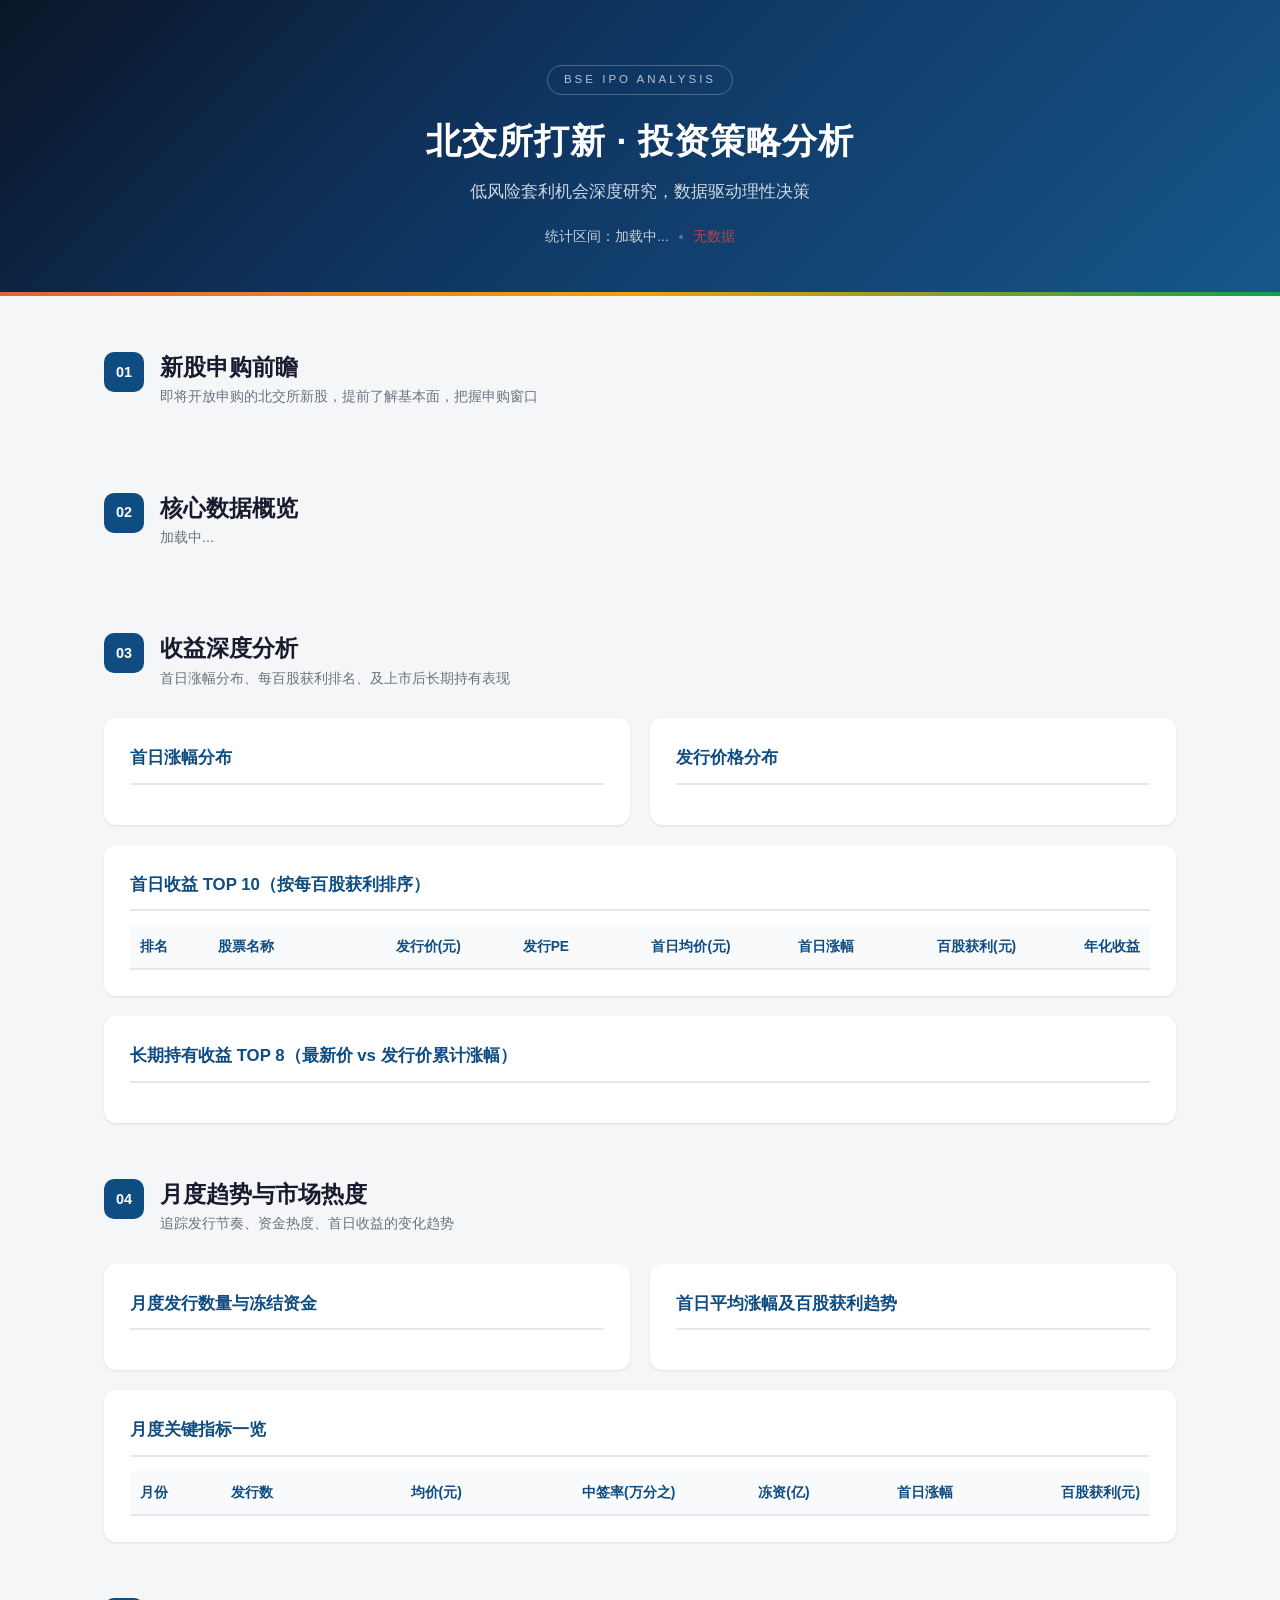
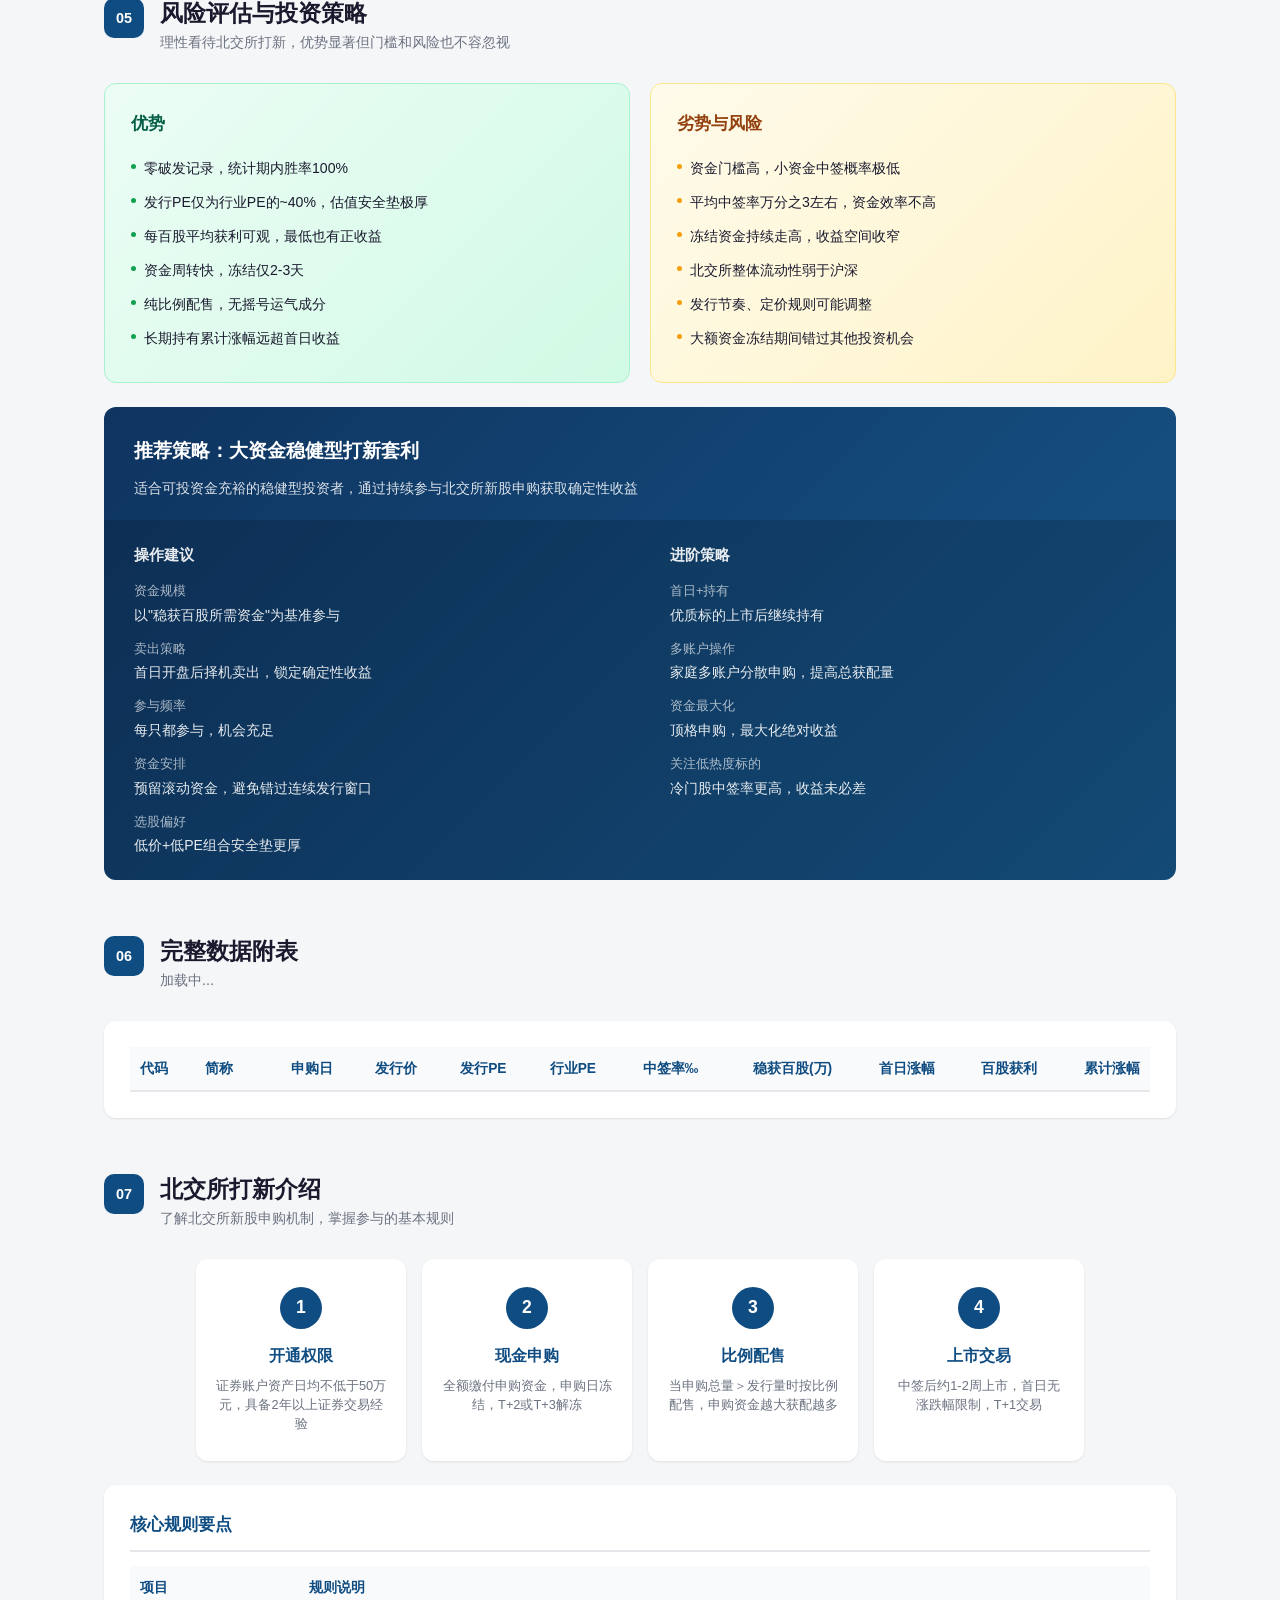
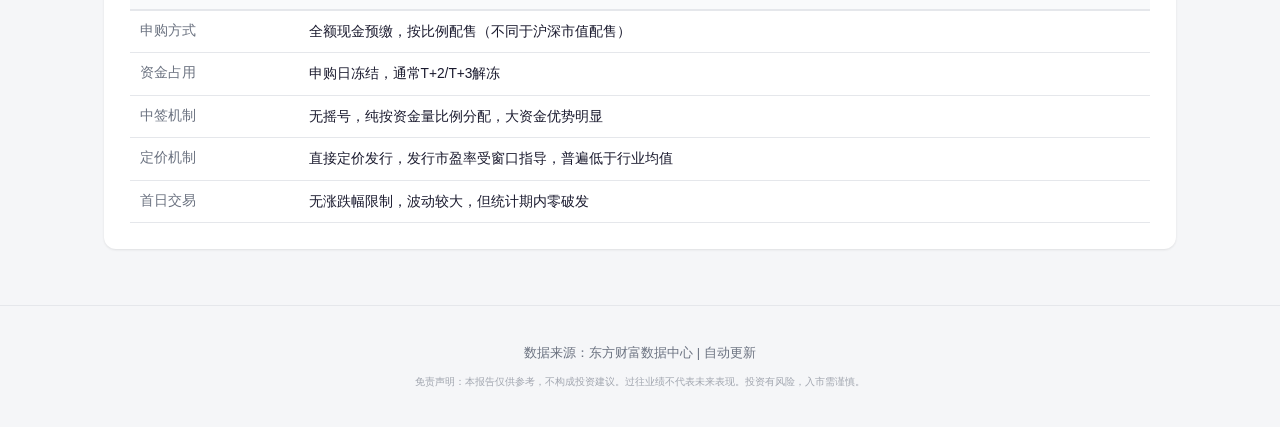
==== optimized.html @ 899fee91 "提取共享数据层，新增优化版页面 - 新建 js/bse-data.js：API获取、数据转换、统计加工公用模块 - 新建 optimized.html：优化版页面，新股申购前瞻为首屏 - 新建 css" ====
<!DOCTYPE html>
<html lang="zh-CN">
<head>
<meta charset="UTF-8">
<meta name="viewport" content="width=device-width, initial-scale=1.0">
<title>北交所打新 · 投资分析</title>
<link rel="stylesheet" href="css/optimized.css">
</head>
<body>

<div id="loading-overlay">
  <div class="spinner"></div>
  <div id="loading-msg">正在获取最新数据...</div>
</div>

<!-- ===== Hero ===== -->
<header class="hero">
  <div class="hero-badge">BSE IPO ANALYSIS</div>
  <h1>北交所打新 · 投资策略分析</h1>
  <p class="hero-sub">低风险套利机会深度研究，数据驱动理性决策</p>
  <div class="hero-meta">
    <span id="hero-date-range">统计区间：加载中...</span>
    <span class="dot"></span>
    <span id="data-status">加载中...</span>
  </div>
</header>

<div class="container">

<!-- ===== 一、即将申购新股 ===== -->
<section class="section" id="sec-upcoming">
  <div class="section-head">
    <span class="section-num">01</span>
    <div>
      <h2>新股申购前瞻</h2>
      <p class="section-sub">即将开放申购的北交所新股，提前了解基本面，把握申购窗口</p>
    </div>
  </div>
  <div class="upcoming-grid" id="upcoming-grid"></div>
  <div class="upcoming-empty" id="upcoming-empty" style="display:none">暂无即将申购的新股数据</div>
</section>

<!-- ===== 二、核心数据概览 ===== -->
<section class="section" id="sec-overview">
  <div class="section-head">
    <span class="section-num">02</span>
    <div>
      <h2>核心数据概览</h2>
      <p class="section-sub" id="overview-desc">加载中...</p>
    </div>
  </div>
  <div class="stat-grid" id="stat-grid"></div>
</section>

<!-- ===== 三、收益深度分析 ===== -->
<section class="section" id="sec-gain">
  <div class="section-head">
    <span class="section-num">03</span>
    <div>
      <h2>收益深度分析</h2>
      <p class="section-sub">首日涨幅分布、每百股获利排名、及上市后长期持有表现</p>
    </div>
  </div>
  <div class="two-col">
    <div class="card"><h3>首日涨幅分布</h3><div class="chart-wrap" id="chart-gain-dist"></div></div>
    <div class="card"><h3>发行价格分布</h3><div class="chart-wrap" id="chart-price-dist"></div></div>
  </div>
  <div class="card"><h3>首日收益 TOP 10（按每百股获利排序）</h3><div class="table-scroll"><table><thead><tr><th>排名</th><th>股票名称</th><th>发行价(元)</th><th>发行PE</th><th>首日均价(元)</th><th>首日涨幅</th><th>百股获利(元)</th><th>年化收益</th></tr></thead><tbody id="tbody-top-gainers"></tbody></table></div></div>
  <div class="card"><h3>长期持有收益 TOP 8（最新价 vs 发行价累计涨幅）</h3><div class="chart-wrap" id="chart-cum-gain"></div></div>
</section>

<!-- ===== 四、月度趋势 ===== -->
<section class="section" id="sec-monthly">
  <div class="section-head">
    <span class="section-num">04</span>
    <div>
      <h2>月度趋势与市场热度</h2>
      <p class="section-sub">追踪发行节奏、资金热度、首日收益的变化趋势</p>
    </div>
  </div>
  <div class="two-col">
    <div class="card"><h3>月度发行数量与冻结资金</h3><div class="chart-wrap" id="chart-monthly-ipo"></div></div>
    <div class="card"><h3>首日平均涨幅及百股获利趋势</h3><div class="chart-wrap" id="chart-monthly-gain"></div></div>
  </div>
  <div class="card"><h3>月度关键指标一览</h3><div class="table-scroll"><table><thead><tr><th>月份</th><th>发行数</th><th>均价(元)</th><th>中签率(万分之)</th><th>冻资(亿)</th><th>首日涨幅</th><th>百股获利(元)</th></tr></thead><tbody id="tbody-monthly"></tbody></table></div></div>
</section>

<!-- ===== 五、风险与策略 ===== -->
<section class="section" id="sec-risk-strategy">
  <div class="section-head">
    <span class="section-num">05</span>
    <div>
      <h2>风险评估与投资策略</h2>
      <p class="section-sub">理性看待北交所打新，优势显著但门槛和风险也不容忽视</p>
    </div>
  </div>

  <div class="risk-grid">
    <div class="risk-card pro">
      <div class="risk-label">优势</div>
      <ul>
        <li>零破发记录，统计期内胜率100%</li>
        <li>发行PE仅为行业PE的~40%，估值安全垫极厚</li>
        <li>每百股平均获利可观，最低也有正收益</li>
        <li>资金周转快，冻结仅2-3天</li>
        <li>纯比例配售，无摇号运气成分</li>
        <li>长期持有累计涨幅远超首日收益</li>
      </ul>
    </div>
    <div class="risk-card con">
      <div class="risk-label">劣势与风险</div>
      <ul>
        <li>资金门槛高，小资金中签概率极低</li>
        <li>平均中签率万分之3左右，资金效率不高</li>
        <li>冻结资金持续走高，收益空间收窄</li>
        <li>北交所整体流动性弱于沪深</li>
        <li>发行节奏、定价规则可能调整</li>
        <li>大额资金冻结期间错过其他投资机会</li>
      </ul>
    </div>
  </div>

  <div class="strategy-box">
    <div class="strategy-main">
      <h3>推荐策略：大资金稳健型打新套利</h3>
      <p>适合可投资金充裕的稳健型投资者，通过持续参与北交所新股申购获取确定性收益</p>
    </div>
    <div class="strategy-grid">
      <div class="strategy-col">
        <h4>操作建议</h4>
        <dl>
          <dt>资金规模</dt><dd>以"稳获百股所需资金"为基准参与</dd>
          <dt>卖出策略</dt><dd>首日开盘后择机卖出，锁定确定性收益</dd>
          <dt>参与频率</dt><dd>每只都参与，机会充足</dd>
          <dt>资金安排</dt><dd>预留滚动资金，避免错过连续发行窗口</dd>
          <dt>选股偏好</dt><dd>低价+低PE组合安全垫更厚</dd>
        </dl>
      </div>
      <div class="strategy-col">
        <h4>进阶策略</h4>
        <dl>
          <dt>首日+持有</dt><dd>优质标的上市后继续持有</dd>
          <dt>多账户操作</dt><dd>家庭多账户分散申购，提高总获配量</dd>
          <dt>资金最大化</dt><dd>顶格申购，最大化绝对收益</dd>
          <dt>关注低热度标的</dt><dd>冷门股中签率更高，收益未必差</dd>
        </dl>
      </div>
    </div>
  </div>
</section>

<!-- ===== 六、完整数据附表 ===== -->
<section class="section" id="sec-table">
  <div class="section-head">
    <span class="section-num">06</span>
    <div>
      <h2>完整数据附表</h2>
      <p class="section-sub" id="table-desc">加载中...</p>
    </div>
  </div>
  <div class="card"><div class="table-scroll"><table id="table-all-stocks"><thead><tr>
    <th>代码</th><th>简称</th><th>申购日</th><th>发行价</th><th>发行PE</th><th>行业PE</th><th>中签率&permil;</th><th>稳获百股(万)</th><th>首日涨幅</th><th>百股获利</th><th>累计涨幅</th>
  </tr></thead><tbody id="tbody-all-stocks"></tbody></table></div></div>
</section>

<!-- ===== 七、北交所打新介绍（原第一部分） ===== -->
<section class="section" id="sec-intro">
  <div class="section-head">
    <span class="section-num">07</span>
    <div>
      <h2>北交所打新介绍</h2>
      <p class="section-sub">了解北交所新股申购机制，掌握参与的基本规则</p>
    </div>
  </div>
  <div class="rule-flow">
    <div class="rule-step">
      <div class="step-icon">1</div>
      <h4>开通权限</h4>
      <p>证券账户资产日均不低于50万元，具备2年以上证券交易经验</p>
    </div>
    <div class="rule-step">
      <div class="step-icon">2</div>
      <h4>现金申购</h4>
      <p>全额缴付申购资金，申购日冻结，T+2或T+3解冻</p>
    </div>
    <div class="rule-step">
      <div class="step-icon">3</div>
      <h4>比例配售</h4>
      <p>当申购总量＞发行量时按比例配售，申购资金越大获配越多</p>
    </div>
    <div class="rule-step">
      <div class="step-icon">4</div>
      <h4>上市交易</h4>
      <p>中签后约1-2周上市，首日无涨跌幅限制，T+1交易</p>
    </div>
  </div>
  <div class="card" style="margin-top:24px">
    <h3>核心规则要点</h3>
    <table><thead><tr><th>项目</th><th>规则说明</th></tr></thead><tbody>
      <tr><td>申购方式</td><td>全额现金预缴，按比例配售（不同于沪深市值配售）</td></tr>
      <tr><td>资金占用</td><td>申购日冻结，通常T+2/T+3解冻</td></tr>
      <tr><td>中签机制</td><td>无摇号，纯按资金量比例分配，大资金优势明显</td></tr>
      <tr><td>定价机制</td><td>直接定价发行，发行市盈率受窗口指导，普遍低于行业均值</td></tr>
      <tr><td>首日交易</td><td>无涨跌幅限制，波动较大，但统计期内零破发</td></tr>
    </tbody></table>
  </div>
</section>

</div>

<footer class="footer">
  <p id="footer-info">数据来源：东方财富数据中心 | 自动更新</p>
  <p class="disclaimer">免责声明：本报告仅供参考，不构成投资建议。过往业绩不代表未来表现。投资有风险，入市需谨慎。</p>
</footer>

<!-- ===== Embedded Data (offline fallback) ===== -->
<script>
const API_START_DATE = "2025-11-23";
const EMBEDDED_DATA = [
  {
    "code": "920206",
    "name": "彩客科技",
    "apply_date": "2026-05-27",
    "price": 30.28,
    "pe": 14.98,
    "ind_pe": 32.47,
    "win_rate": null,
    "funds_needed": null,
    "gain_pct": null,
    "profit": null,
    "cum_gain": null,
    "avg_price": null,
    "annual_return": null,
    "fund_yi": null,
    "people_wan": null,
    "listing_serial": null
  },
  {
    "code": "920211",
    "name": "新睿电子",
    "apply_date": "2026-05-25",
    "price": 25.19,
    "pe": 14.99,
    "ind_pe": 57.91,
    "win_rate": null,
    "funds_needed": null,
    "gain_pct": null,
    "profit": null,
    "cum_gain": null,
    "avg_price": null,
    "annual_return": null,
    "fund_yi": null,
    "people_wan": null,
    "listing_serial": null
  },
  {
    "code": "920218",
    "name": "新天力",
    "apply_date": "2026-05-20",
    "price": 12.19,
    "pe": 14.78,
    "ind_pe": 30.67,
    "win_rate": 0.0002578989,
    "funds_needed": 472.67,
    "gain_pct": null,
    "profit": null,
    "cum_gain": null,
    "avg_price": null,
    "annual_return": null,
    "fund_yi": 9961.92,
    "people_wan": 57.79,
    "listing_serial": null
  },
  {
    "code": "920161",
    "name": "龙辰科技",
    "apply_date": "2026-05-18",
    "price": 9.21,
    "pe": 14.98,
    "ind_pe": 70.47,
    "win_rate": 0.0002740647,
    "funds_needed": 336.06,
    "gain_pct": null,
    "profit": null,
    "cum_gain": null,
    "avg_price": null,
    "annual_return": null,
    "fund_yi": 10282.74,
    "people_wan": 52.4,
    "listing_serial": 46169.0
  },
  {
    "code": "920220",
    "name": "朗信电气",
    "apply_date": "2026-05-13",
    "price": 28.29,
    "pe": 14.99,
    "ind_pe": 29.17,
    "win_rate": 0.0003565682,
    "funds_needed": 793.4,
    "gain_pct": 5.186,
    "profit": 14671.0,
    "cum_gain": 2.0293,
    "avg_price": 175.0023,
    "annual_return": 22.4981,
    "fund_yi": 9455.01,
    "people_wan": 46.39,
    "listing_serial": 46164.0
  },
  {
    "code": "920096",
    "name": "嘉晨智能",
    "apply_date": "2026-05-06",
    "price": 14.43,
    "pe": 14.99,
    "ind_pe": 43.79,
    "win_rate": 0.0002679695,
    "funds_needed": 538.5,
    "gain_pct": 4.5063,
    "profit": 6503.0,
    "cum_gain": 3.4491,
    "avg_price": 79.4565,
    "annual_return": 14.6918,
    "fund_yi": 8723.6,
    "people_wan": 50.23,
    "listing_serial": 46160.0
  },
  {
    "code": "920178",
    "name": "锐翔智能",
    "apply_date": "2026-04-27",
    "price": 29.47,
    "pe": 14.99,
    "ind_pe": 41.25,
    "win_rate": 0.00037800050000000003,
    "funds_needed": 779.63,
    "gain_pct": 4.9885,
    "profit": 14701.0,
    "cum_gain": 5.5826,
    "avg_price": 176.482,
    "annual_return": 22.9422,
    "fund_yi": 9645.22,
    "people_wan": 45.78,
    "listing_serial": 46157.0
  },
  {
    "code": "920200",
    "name": "振宏股份",
    "apply_date": "2026-04-22",
    "price": 20.58,
    "pe": 14.99,
    "ind_pe": 45.08,
    "win_rate": 0.0004118349,
    "funds_needed": 499.72,
    "gain_pct": 1.6091,
    "profit": 3312.0,
    "cum_gain": 1.5802,
    "avg_price": 53.6956,
    "annual_return": 8.0626,
    "fund_yi": 10303.62,
    "people_wan": 54.07,
    "listing_serial": 46149.0
  },
  {
    "code": "920186",
    "name": "中科仪",
    "apply_date": "2026-04-20",
    "price": 16.21,
    "pe": 35.23,
    "ind_pe": null,
    "win_rate": 0.000383805,
    "funds_needed": 422.35,
    "gain_pct": 2.9954,
    "profit": 4855.0,
    "cum_gain": 4.7761,
    "avg_price": 64.7648,
    "annual_return": 13.9872,
    "fund_yi": 9882.99,
    "people_wan": 47.81,
    "listing_serial": 46141.0
  },
  {
    "code": "920156",
    "name": "海昌智能",
    "apply_date": "2026-04-15",
    "price": 20.93,
    "pe": 14.98,
    "ind_pe": 40.8,
    "win_rate": 0.0004396134,
    "funds_needed": 476.11,
    "gain_pct": 0.9286,
    "profit": 1943.0,
    "cum_gain": 1.8356,
    "avg_price": 40.3649,
    "annual_return": 4.9665,
    "fund_yi": 10335.18,
    "people_wan": 52.2,
    "listing_serial": 46139.0
  },
  {
    "code": "920125",
    "name": "鸿仕达",
    "apply_date": "2026-04-13",
    "price": 16.57,
    "pe": 14.99,
    "ind_pe": 40.88,
    "win_rate": 0.0002453994,
    "funds_needed": 675.23,
    "gain_pct": 1.9789,
    "profit": 3279.0,
    "cum_gain": 10.2251,
    "avg_price": 49.361,
    "annual_return": 5.9085,
    "fund_yi": 8203.99,
    "people_wan": 52.32,
    "listing_serial": 46136.0
  },
  {
    "code": "920191",
    "name": "瑞尔竞达",
    "apply_date": "2026-04-09",
    "price": 7.71,
    "pe": 14.99,
    "ind_pe": 39.14,
    "win_rate": 0.000346584,
    "funds_needed": 222.46,
    "gain_pct": 0.9699,
    "profit": 748.0,
    "cum_gain": 0.4812,
    "avg_price": 15.1881,
    "annual_return": 2.4539,
    "fund_yi": 8879.37,
    "people_wan": 46.06,
    "listing_serial": 46132.0
  },
  {
    "code": "920177",
    "name": "恒道科技",
    "apply_date": "2026-04-07",
    "price": 21.8,
    "pe": 14.99,
    "ind_pe": 41.56,
    "win_rate": 0.000316421,
    "funds_needed": 688.96,
    "gain_pct": 0.7604,
    "profit": 1658.0,
    "cum_gain": 0.5303,
    "avg_price": 38.3772,
    "annual_return": 2.9274,
    "fund_yi": 8110.39,
    "people_wan": 40.49,
    "listing_serial": 46128.0
  },
  {
    "code": "920012",
    "name": "创达新材",
    "apply_date": "2026-04-01",
    "price": 19.58,
    "pe": 14.99,
    "ind_pe": 63.36,
    "win_rate": 0.0002689035,
    "funds_needed": 728.15,
    "gain_pct": 1.368,
    "profit": 2678.0,
    "cum_gain": 2.4566,
    "avg_price": 46.365,
    "annual_return": 4.4755,
    "fund_yi": 8079.76,
    "people_wan": 48.99,
    "listing_serial": 46125.0
  },
  {
    "code": "920181",
    "name": "赛英电子",
    "apply_date": "2026-03-30",
    "price": 28.0,
    "pe": 13.79,
    "ind_pe": 29.27,
    "win_rate": 0.0004184558,
    "funds_needed": 669.13,
    "gain_pct": 1.25,
    "profit": 3500.0,
    "cum_gain": 2.8011,
    "avg_price": 62.9996,
    "annual_return": 6.3639,
    "fund_yi": 6503.91,
    "people_wan": 38.23,
    "listing_serial": 46122.0
  },
  {
    "code": "920011",
    "name": "晨光电机",
    "apply_date": "2026-03-25",
    "price": 15.5,
    "pe": 14.96,
    "ind_pe": 29.28,
    "win_rate": 0.0003215365,
    "funds_needed": 482.07,
    "gain_pct": 0.9136,
    "profit": 1416.0,
    "cum_gain": 0.7013,
    "avg_price": 29.6613,
    "annual_return": 3.5741,
    "fund_yi": 8966.32,
    "people_wan": 50.19,
    "listing_serial": 46120.0
  },
  {
    "code": "920055",
    "name": "隆源股份",
    "apply_date": "2026-03-23",
    "price": 24.7,
    "pe": 14.99,
    "ind_pe": 29.78,
    "win_rate": 0.000434284,
    "funds_needed": 568.76,
    "gain_pct": 0.5415,
    "profit": 1338.0,
    "cum_gain": 0.2834,
    "avg_price": 38.0757,
    "annual_return": 2.8613,
    "fund_yi": 8701.91,
    "people_wan": 38.65,
    "listing_serial": 46112.0
  },
  {
    "code": "920069",
    "name": "普昂医疗",
    "apply_date": "2026-03-18",
    "price": 18.38,
    "pe": 14.53,
    "ind_pe": 43.57,
    "win_rate": 0.0002529104,
    "funds_needed": 726.74,
    "gain_pct": 1.3037,
    "profit": 2396.0,
    "cum_gain": 1.0082,
    "avg_price": 42.3417,
    "annual_return": 4.0115,
    "fund_yi": 6921.85,
    "people_wan": 44.99,
    "listing_serial": 46108.0
  },
  {
    "code": "920188",
    "name": "悦龙科技",
    "apply_date": "2026-03-16",
    "price": 14.04,
    "pe": 14.99,
    "ind_pe": 28.52,
    "win_rate": 0.0003127999,
    "funds_needed": 448.85,
    "gain_pct": 1.4174,
    "profit": 1990.0,
    "cum_gain": 0.8625,
    "avg_price": 33.9404,
    "annual_return": 5.3943,
    "fund_yi": 8884.47,
    "people_wan": 45.99,
    "listing_serial": 46111.0
  },
  {
    "code": "920028",
    "name": "新恒泰",
    "apply_date": "2026-03-11",
    "price": 9.4,
    "pe": 14.99,
    "ind_pe": 28.56,
    "win_rate": 0.0003743867,
    "funds_needed": 251.08,
    "gain_pct": 1.2571,
    "profit": 1182.0,
    "cum_gain": 1.0117,
    "avg_price": 21.217,
    "annual_return": 5.7262,
    "fund_yi": 9285.09,
    "people_wan": 58.35,
    "listing_serial": 46101.0
  },
  {
    "code": "920078",
    "name": "族兴新材",
    "apply_date": "2026-03-09",
    "price": 6.98,
    "pe": 14.99,
    "ind_pe": 34.76,
    "win_rate": 0.00020930150000000002,
    "funds_needed": 333.5,
    "gain_pct": 4.1157,
    "profit": 2873.0,
    "cum_gain": 3.6132,
    "avg_price": 35.7073,
    "annual_return": 10.4802,
    "fund_yi": 6903.25,
    "people_wan": 50.44,
    "listing_serial": 46099.0
  },
  {
    "code": "920036",
    "name": "觅睿科技",
    "apply_date": "2026-02-26",
    "price": 21.52,
    "pe": 14.99,
    "ind_pe": 65.47,
    "win_rate": 0.0003185318,
    "funds_needed": 675.6,
    "gain_pct": 1.0273,
    "profit": 2211.0,
    "cum_gain": 0.9182,
    "avg_price": 43.6265,
    "annual_return": 2.3887,
    "fund_yi": 8272.68,
    "people_wan": 59.68,
    "listing_serial": 46090.0
  },
  {
    "code": "920183",
    "name": "海菲曼",
    "apply_date": "2026-02-24",
    "price": 19.71,
    "pe": 14.99,
    "ind_pe": 65.52,
    "win_rate": 0.0002589197,
    "funds_needed": 761.24,
    "gain_pct": 1.7747,
    "profit": 3498.0,
    "cum_gain": 0.9625,
    "avg_price": 54.6888,
    "annual_return": 5.5906,
    "fund_yi": 7212.23,
    "people_wan": 55.81,
    "listing_serial": 46085.0
  },
  {
    "code": "920187",
    "name": "通领科技",
    "apply_date": "2026-02-11",
    "price": 29.62,
    "pe": 14.47,
    "ind_pe": 30.47,
    "win_rate": 0.0004955969,
    "funds_needed": 597.67,
    "gain_pct": 0.5222,
    "profit": 1547.0,
    "cum_gain": 0.1371,
    "avg_price": 45.0887,
    "annual_return": 3.1489,
    "fund_yi": 8391.19,
    "people_wan": 52.38,
    "listing_serial": 46086.0
  },
  {
    "code": "920168",
    "name": "通宝光电",
    "apply_date": "2026-02-09",
    "price": 16.17,
    "pe": 14.99,
    "ind_pe": 30.5,
    "win_rate": 0.0003078894,
    "funds_needed": 525.19,
    "gain_pct": 0.8212,
    "profit": 1328.0,
    "cum_gain": 0.2121,
    "avg_price": 29.4482,
    "annual_return": 3.0761,
    "fund_yi": 8883.07,
    "people_wan": 60.67,
    "listing_serial": 46079.0
  },
  {
    "code": "920166",
    "name": "海圣医疗",
    "apply_date": "2026-02-04",
    "price": 12.64,
    "pe": 13.99,
    "ind_pe": 42.95,
    "win_rate": 0.00018735209999999998,
    "funds_needed": 674.67,
    "gain_pct": 1.4231,
    "profit": 1799.0,
    "cum_gain": 0.8394,
    "avg_price": 30.6279,
    "annual_return": 3.2438,
    "fund_yi": 6857.78,
    "people_wan": 59.94,
    "listing_serial": 46065.0
  },
  {
    "code": "920180",
    "name": "爱得科技",
    "apply_date": "2026-02-02",
    "price": 7.67,
    "pe": 14.98,
    "ind_pe": 42.57,
    "win_rate": 0.0002433561,
    "funds_needed": 315.18,
    "gain_pct": 2.0296,
    "profit": 1557.0,
    "cum_gain": 0.8005,
    "avg_price": 23.2371,
    "annual_return": 6.0093,
    "fund_yi": 8376.65,
    "people_wan": 49.67,
    "listing_serial": 46063.0
  },
  {
    "code": "920119",
    "name": "美德乐",
    "apply_date": "2026-01-21",
    "price": 41.88,
    "pe": 14.99,
    "ind_pe": 47.63,
    "win_rate": 0.0005695494000000001,
    "funds_needed": 735.32,
    "gain_pct": 1.8693,
    "profit": 7829.0,
    "cum_gain": 0.3921,
    "avg_price": 120.1681,
    "annual_return": 12.9536,
    "fund_yi": 10588.58,
    "people_wan": 59.24,
    "listing_serial": 46052.0
  },
  {
    "code": "920159",
    "name": "农大科技",
    "apply_date": "2026-01-19",
    "price": 25.0,
    "pe": 13.4,
    "ind_pe": 30.39,
    "win_rate": 0.0003871636,
    "funds_needed": 645.73,
    "gain_pct": 1.0563,
    "profit": 2641.0,
    "cum_gain": 0.392,
    "avg_price": 51.4086,
    "annual_return": 4.9758,
    "fund_yi": 9298.39,
    "people_wan": 54.59,
    "listing_serial": 46050.0
  },
  {
    "code": "920076",
    "name": "国亮新材",
    "apply_date": "2026-01-14",
    "price": 10.76,
    "pe": 14.97,
    "ind_pe": 33.44,
    "win_rate": 0.0002110267,
    "funds_needed": 509.89,
    "gain_pct": 1.78,
    "profit": 1915.0,
    "cum_gain": 0.8968,
    "avg_price": 29.9123,
    "annual_return": 4.57,
    "fund_yi": 8280.77,
    "people_wan": 72.81,
    "listing_serial": 46044.0
  },
  {
    "code": "920050",
    "name": "爱舍伦",
    "apply_date": "2026-01-12",
    "price": 15.98,
    "pe": 14.99,
    "ind_pe": 29.79,
    "win_rate": 0.00027686329999999996,
    "funds_needed": 577.19,
    "gain_pct": 2.044,
    "profit": 3266.0,
    "cum_gain": 0.8811,
    "avg_price": 48.643,
    "annual_return": 6.8851,
    "fund_yi": 8789.21,
    "people_wan": 69.58,
    "listing_serial": 46043.0
  },
  {
    "code": "920086",
    "name": "科马材料",
    "apply_date": "2026-01-06",
    "price": 11.66,
    "pe": 14.2,
    "ind_pe": 28.68,
    "win_rate": 0.0002565359,
    "funds_needed": 454.52,
    "gain_pct": 3.6792,
    "profit": 4290.0,
    "cum_gain": 1.5403,
    "avg_price": 54.5591,
    "annual_return": 11.4833,
    "fund_yi": 8557.65,
    "people_wan": 62.45,
    "listing_serial": 46038.0
  },
  {
    "code": "920045",
    "name": "蘅东光",
    "apply_date": "2025-12-23",
    "price": 31.59,
    "pe": 14.99,
    "ind_pe": 58.05,
    "win_rate": 0.000344406,
    "funds_needed": 917.24,
    "gain_pct": 9.6654,
    "profit": 30533.0,
    "cum_gain": 17.5249,
    "avg_price": 336.9187,
    "annual_return": 40.5001,
    "fund_yi": 8461.46,
    "people_wan": 58.88,
    "listing_serial": 46022.0
  },
  {
    "code": "920121",
    "name": "江天科技",
    "apply_date": "2025-12-16",
    "price": 21.21,
    "pe": 14.5,
    "ind_pe": 48.66,
    "win_rate": 0.0003246505,
    "funds_needed": 653.32,
    "gain_pct": 2.0992,
    "profit": 4452.0,
    "cum_gain": 0.6153,
    "avg_price": 65.7335,
    "annual_return": 8.2915,
    "fund_yi": 7769.44,
    "people_wan": 52.96,
    "listing_serial": 46016.0
  },
  {
    "code": "920035",
    "name": "精创电气",
    "apply_date": "2025-11-18",
    "price": 12.1,
    "pe": 13.47,
    "ind_pe": 41.07,
    "win_rate": 0.00021853210000000002,
    "funds_needed": 553.7,
    "gain_pct": 3.6467,
    "profit": 4412.0,
    "cum_gain": 1.2628,
    "avg_price": 56.225,
    "annual_return": 9.6958,
    "fund_yi": 7205.78,
    "people_wan": 57.2,
    "listing_serial": 45993.0
  },
  {
    "code": "920124",
    "name": "南特科技",
    "apply_date": "2025-11-11",
    "price": 8.66,
    "pe": 13.6,
    "ind_pe": 44.33,
    "win_rate": 0.00033403969999999997,
    "funds_needed": 259.26,
    "gain_pct": 2.0681,
    "profit": 1791.0,
    "cum_gain": 0.7806,
    "avg_price": 26.5696,
    "annual_return": 8.4047,
    "fund_yi": 8675.82,
    "people_wan": 63.7,
    "listing_serial": 45988.0
  },
  {
    "code": "920091",
    "name": "大鹏工业",
    "apply_date": "2025-11-05",
    "price": 9.0,
    "pe": 14.52,
    "ind_pe": 38.54,
    "win_rate": 0.00018693410000000002,
    "funds_needed": 481.46,
    "gain_pct": 3.8868,
    "profit": 3498.0,
    "cum_gain": 3.8611,
    "avg_price": 43.9809,
    "annual_return": 8.8398,
    "fund_yi": 6499.62,
    "people_wan": 59.4,
    "listing_serial": 45982.0
  },
  {
    "code": "920160",
    "name": "北矿检测",
    "apply_date": "2025-11-03",
    "price": 6.7,
    "pe": 14.99,
    "ind_pe": 38.77,
    "win_rate": 0.0002273565,
    "funds_needed": 294.7,
    "gain_pct": 3.3715,
    "profit": 2259.0,
    "cum_gain": 2.2179,
    "avg_price": 29.2891,
    "annual_return": 9.3259,
    "fund_yi": 7511.1,
    "people_wan": 59.15,
    "listing_serial": 45979.0
  },
  {
    "code": "920003",
    "name": "中诚咨询",
    "apply_date": "2025-10-28",
    "price": 14.27,
    "pe": 9.69,
    "ind_pe": 40.16,
    "win_rate": 0.0002666904,
    "funds_needed": 535.08,
    "gain_pct": 1.8174,
    "profit": 2593.0,
    "cum_gain": 1.0224,
    "avg_price": 40.2044,
    "annual_return": 5.897,
    "fund_yi": 6741.97,
    "people_wan": 48.21,
    "listing_serial": 45968.0
  },
  {
    "code": "920009",
    "name": "丹娜生物",
    "apply_date": "2025-10-22",
    "price": 17.1,
    "pe": 11.75,
    "ind_pe": 31.59,
    "win_rate": 0.0002008426,
    "funds_needed": 851.42,
    "gain_pct": 4.731,
    "profit": 8090.0,
    "cum_gain": 1.2766,
    "avg_price": 97.9998,
    "annual_return": 11.5605,
    "fund_yi": 6130.17,
    "people_wan": 55.32,
    "listing_serial": 45964.0
  },
  {
    "code": "920020",
    "name": "泰凯英",
    "apply_date": "2025-10-15",
    "price": 7.5,
    "pe": 11.02,
    "ind_pe": 26.82,
    "win_rate": 0.00038663200000000003,
    "funds_needed": 193.99,
    "gain_pct": 1.8026,
    "profit": 1352.0,
    "cum_gain": 0.9733,
    "avg_price": 21.0192,
    "annual_return": 8.479,
    "fund_yi": 7725.37,
    "people_wan": 49.72,
    "listing_serial": 45958.0
  },
  {
    "code": "920158",
    "name": "长江能科",
    "apply_date": "2025-09-24",
    "price": 5.33,
    "pe": 14.99,
    "ind_pe": 36.78,
    "win_rate": 0.00020868769999999998,
    "funds_needed": 255.41,
    "gain_pct": 2.8131,
    "profit": 1499.0,
    "cum_gain": 0.8893,
    "avg_price": 20.3236,
    "annual_return": 7.1423,
    "fund_yi": 7279.06,
    "people_wan": 64.26,
    "listing_serial": 45946.0
  },
  {
    "code": "920080",
    "name": "奥美森",
    "apply_date": "2025-09-22",
    "price": 8.25,
    "pe": 12.52,
    "ind_pe": 36.54,
    "win_rate": 0.0002225435,
    "funds_needed": 370.72,
    "gain_pct": 3.475,
    "profit": 2867.0,
    "cum_gain": 1.7855,
    "avg_price": 36.9189,
    "annual_return": 9.4089,
    "fund_yi": 7043.57,
    "people_wan": 59.88,
    "listing_serial": 45940.0
  },
  {
    "code": "920015",
    "name": "锦华新材",
    "apply_date": "2025-09-16",
    "price": 18.15,
    "pe": 11.52,
    "ind_pe": 27.57,
    "win_rate": 0.0006617286999999999,
    "funds_needed": 274.29,
    "gain_pct": 1.2034,
    "profit": 2184.0,
    "cum_gain": 1.3747,
    "avg_price": 39.9912,
    "annual_return": 9.6881,
    "fund_yi": 8511.87,
    "people_wan": 52.49,
    "listing_serial": 45925.0
  },
  {
    "code": "920022",
    "name": "世昌股份",
    "apply_date": "2025-09-09",
    "price": 10.9,
    "pe": 10.32,
    "ind_pe": 28.77,
    "win_rate": 0.000250271,
    "funds_needed": 435.53,
    "gain_pct": 3.0465,
    "profit": 3321.0,
    "cum_gain": 1.1514,
    "avg_price": 44.1067,
    "annual_return": 9.2764,
    "fund_yi": 6495.9,
    "people_wan": 59.0,
    "listing_serial": 45919.0
  },
  {
    "code": "920100",
    "name": "三协电机",
    "apply_date": "2025-08-26",
    "price": 8.83,
    "pe": 11.86,
    "ind_pe": 21.85,
    "win_rate": 0.00022414509999999998,
    "funds_needed": 393.95,
    "gain_pct": 7.3678,
    "profit": 6506.0,
    "cum_gain": 6.4983,
    "avg_price": 73.8881,
    "annual_return": 20.0924,
    "fund_yi": 6736.4,
    "people_wan": 66.79,
    "listing_serial": 45908.0
  },
  {
    "code": "920112",
    "name": "巴兰仕",
    "apply_date": "2025-08-19",
    "price": 15.78,
    "pe": 10.15,
    "ind_pe": 32.75,
    "win_rate": 0.0003872271,
    "funds_needed": 407.52,
    "gain_pct": 2.0394,
    "profit": 3218.0,
    "cum_gain": 0.839,
    "avg_price": 47.962,
    "annual_return": 9.6081,
    "fund_yi": 7355.61,
    "people_wan": 62.12,
    "listing_serial": 45897.0
  },
  {
    "code": "920056",
    "name": "能之光",
    "apply_date": "2025-08-13",
    "price": 7.21,
    "pe": 11.28,
    "ind_pe": 23.01,
    "win_rate": 0.00017932320000000002,
    "funds_needed": 402.07,
    "gain_pct": 3.6954,
    "profit": 2664.0,
    "cum_gain": 1.8655,
    "avg_price": 33.8541,
    "annual_return": 8.0625,
    "fund_yi": 5645.43,
    "people_wan": 70.48,
    "listing_serial": 45891.0
  },
  {
    "code": "920018",
    "name": "宏远股份",
    "apply_date": "2025-08-11",
    "price": 9.17,
    "pe": 12.34,
    "ind_pe": 21.32,
    "win_rate": 0.0003607895,
    "funds_needed": 254.17,
    "gain_pct": 3.4071,
    "profit": 3124.0,
    "cum_gain": 1.7568,
    "avg_price": 40.4131,
    "annual_return": 14.9555,
    "fund_yi": 7408.33,
    "people_wan": 67.81,
    "listing_serial": 45889.0
  },
  {
    "code": "920101",
    "name": "志高机械",
    "apply_date": "2025-08-05",
    "price": 17.41,
    "pe": 14.5,
    "ind_pe": 31.38,
    "win_rate": 0.0005,
    "funds_needed": 348.2,
    "gain_pct": 2.6398,
    "profit": 4596.0,
    "cum_gain": 0.7863,
    "avg_price": 63.3689,
    "annual_return": 16.0588,
    "fund_yi": 7315.54,
    "people_wan": 61.2,
    "listing_serial": 45883.0
  }
]; // __EMBEDDED_DATA_END__
</script>

<!-- ===== Shared Data Layer ===== -->
<script src="js/bse-data.js"></script>
<!-- ===== Optimized Application ===== -->
<script src="js/optimized-app.js"></script>
</body>
</html>
---- css/optimized.css ----
:root {
  --c-primary: #0f4c81;
  --c-accent: #e8613c;
  --c-green: #10a050;
  --c-blue: #2b7bd6;
  --c-bg: #f5f6f8;
  --c-card: #fff;
  --c-text: #1a1a2e;
  --c-muted: #6b7280;
  --c-border: #e5e7eb;
  --radius: 12px;
  --shadow: 0 1px 3px rgba(0,0,0,.06), 0 1px 2px rgba(0,0,0,.04);
  --shadow-md: 0 4px 12px rgba(0,0,0,.08);
}

* { margin: 0; padding: 0; box-sizing: border-box; }

body {
  font-family: -apple-system, BlinkMacSystemFont, "Segoe UI", "PingFang SC", "Microsoft YaHei", sans-serif;
  background: var(--c-bg);
  color: var(--c-text);
  line-height: 1.7;
  -webkit-font-smoothing: antialiased;
}

/* ===== Hero ===== */
.hero {
  background: linear-gradient(135deg, #0a1628 0%, #0f3460 40%, #16578a 100%);
  color: #fff;
  padding: 64px 0 48px;
  text-align: center;
  position: relative;
  overflow: hidden;
}
.hero::after {
  content: '';
  position: absolute;
  bottom: 0; left: 0; right: 0;
  height: 4px;
  background: linear-gradient(90deg, var(--c-accent), #f59e0b, var(--c-green));
}
.hero-badge {
  display: inline-block;
  padding: 4px 16px;
  border: 1px solid rgba(255,255,255,.25);
  border-radius: 20px;
  font-size: .72em;
  letter-spacing: 3px;
  margin-bottom: 16px;
  color: rgba(255,255,255,.7);
}
.hero h1 {
  font-size: 2.2em;
  font-weight: 700;
  letter-spacing: 1px;
}
.hero-sub {
  font-size: 1.05em;
  opacity: .8;
  margin-top: 8px;
  font-weight: 300;
}
.hero-meta {
  margin-top: 18px;
  display: flex;
  align-items: center;
  justify-content: center;
  gap: 10px;
  font-size: .85em;
  opacity: .75;
}
.hero-meta .dot {
  width: 4px; height: 4px;
  border-radius: 50%;
  background: rgba(255,255,255,.4);
}

/* ===== Container ===== */
.container {
  max-width: 1120px;
  margin: 0 auto;
  padding: 0 24px;
}

/* ===== Section ===== */
.section {
  margin: 56px 0;
}
.section-head {
  display: flex;
  align-items: flex-start;
  gap: 16px;
  margin-bottom: 28px;
}
.section-num {
  flex-shrink: 0;
  width: 40px; height: 40px;
  background: var(--c-primary);
  color: #fff;
  border-radius: 10px;
  display: flex;
  align-items: center;
  justify-content: center;
  font-size: .9em;
  font-weight: 700;
}
.section h2 {
  font-size: 1.45em;
  color: var(--c-text);
  line-height: 1.3;
}
.section-sub {
  color: var(--c-muted);
  font-size: .9em;
  margin-top: 2px;
}

/* ===== Upcoming IPO Cards ===== */
.upcoming-grid {
  display: grid;
  grid-template-columns: repeat(auto-fill, minmax(300px, 1fr));
  gap: 18px;
}
.upcoming-card {
  background: var(--c-card);
  border-radius: var(--radius);
  box-shadow: var(--shadow);
  padding: 24px;
  border-left: 4px solid var(--c-blue);
  transition: box-shadow .2s, transform .2s;
}
.upcoming-card:hover {
  box-shadow: var(--shadow-md);
  transform: translateY(-1px);
}
.upcoming-card.pending {
  border-left-color: #f59e0b;
}
.upcoming-card .uc-header {
  display: flex;
  justify-content: space-between;
  align-items: flex-start;
  margin-bottom: 16px;
}
.upcoming-card .uc-name {
  font-size: 1.15em;
  font-weight: 700;
  color: var(--c-text);
}
.upcoming-card .uc-code {
  font-size: .78em;
  color: var(--c-muted);
  font-family: "SF Mono", "Menlo", monospace;
}
.upcoming-card .uc-date {
  display: inline-block;
  padding: 3px 10px;
  background: #eff6ff;
  color: var(--c-blue);
  border-radius: 6px;
  font-size: .82em;
  font-weight: 600;
  white-space: nowrap;
}
.upcoming-card .uc-metrics {
  display: grid;
  grid-template-columns: 1fr 1fr;
  gap: 10px 24px;
}
.upcoming-card .uc-metric {
  display: flex;
  flex-direction: column;
}
.upcoming-card .uc-metric .label {
  font-size: .75em;
  color: var(--c-muted);
  margin-bottom: 1px;
}
.upcoming-card .uc-metric .val {
  font-size: 1.05em;
  font-weight: 600;
  color: var(--c-text);
}
.upcoming-card .uc-discount {
  margin-top: 14px;
  padding-top: 12px;
  border-top: 1px solid var(--c-border);
  font-size: .82em;
  color: var(--c-muted);
  display: flex;
  justify-content: space-between;
  align-items: center;
}
.upcoming-card .uc-discount strong {
  color: var(--c-green);
  font-size: 1.1em;
}
.upcoming-empty {
  text-align: center;
  padding: 48px;
  color: var(--c-muted);
  font-size: .95em;
}
.upcoming-count {
  font-size: .85em;
  color: var(--c-muted);
  margin-bottom: 18px;
}

/* ===== Stat Cards ===== */
.stat-grid {
  display: grid;
  grid-template-columns: repeat(auto-fit, minmax(180px, 1fr));
  gap: 14px;
}
.stat-card {
  background: var(--c-card);
  border-radius: var(--radius);
  box-shadow: var(--shadow);
  padding: 22px 18px;
  text-align: center;
  transition: box-shadow .2s;
}
.stat-card:hover { box-shadow: var(--shadow-md); }
.stat-card .val {
  font-size: 1.9em;
  font-weight: 800;
  line-height: 1.2;
}
.stat-card .lbl {
  font-size: .82em;
  color: var(--c-muted);
  margin-top: 4px;
}
.stat-card .sub {
  font-size: .76em;
  color: var(--c-green);
  margin-top: 2px;
}
.stat-card.accent .val { color: var(--c-accent); }
.stat-card.green .val { color: var(--c-green); }
.stat-card.blue .val { color: var(--c-blue); }

/* ===== Card ===== */
.card {
  background: var(--c-card);
  border-radius: var(--radius);
  box-shadow: var(--shadow);
  padding: 26px;
  margin-bottom: 20px;
}
.card h3 {
  font-size: 1.05em;
  color: var(--c-primary);
  margin-bottom: 14px;
  padding-bottom: 10px;
  border-bottom: 2px solid var(--c-border);
}

/* ===== Two Column ===== */
.two-col {
  display: grid;
  grid-template-columns: 1fr 1fr;
  gap: 20px;
}
@media (max-width: 768px) { .two-col { grid-template-columns: 1fr; } }

/* ===== Chart ===== */
.chart-wrap { width: 100%; overflow-x: auto; }
.chart-wrap svg { display: block; margin: 0 auto; }

/* ===== Table ===== */
table { width: 100%; border-collapse: collapse; font-size: .86em; }
thead th {
  background: #f9fafb;
  padding: 10px 10px;
  text-align: right;
  font-weight: 600;
  color: var(--c-primary);
  border-bottom: 2px solid var(--c-border);
  white-space: nowrap;
}
thead th:first-child, thead th:nth-child(2) { text-align: left; }
tbody td {
  padding: 9px 10px;
  text-align: right;
  border-bottom: 1px solid var(--c-border);
}
tbody td:first-child { font-family: "SF Mono", "Menlo", monospace; color: var(--c-muted); text-align: left; }
tbody td:nth-child(2) { text-align: left; font-weight: 500; }
tbody tr:hover { background: #f8fafc; }
.gain-up { color: var(--c-green); font-weight: 600; }
.gain-down { color: var(--c-accent); font-weight: 600; }
.table-scroll { overflow-x: auto; }
.table-scroll::-webkit-scrollbar { height: 5px; }
.table-scroll::-webkit-scrollbar-thumb { background: #d1d5db; border-radius: 3px; }

/* ===== Rule Flow ===== */
.rule-flow {
  display: flex;
  gap: 16px;
  flex-wrap: wrap;
  justify-content: center;
  margin: 8px 0 0;
}
.rule-step {
  flex: 1;
  min-width: 160px;
  max-width: 210px;
  background: var(--c-card);
  border-radius: var(--radius);
  box-shadow: var(--shadow);
  padding: 28px 18px;
  text-align: center;
}
.rule-step .step-icon {
  width: 42px; height: 42px;
  background: var(--c-primary);
  border-radius: 50%;
  color: #fff;
  font-weight: 700;
  font-size: 1.1em;
  display: flex;
  align-items: center;
  justify-content: center;
  margin: 0 auto 14px;
}
.rule-step h4 {
  font-size: .98em;
  margin-bottom: 6px;
  color: var(--c-primary);
}
.rule-step p {
  font-size: .8em;
  color: var(--c-muted);
  line-height: 1.5;
}

/* ===== Risk Cards ===== */
.risk-grid {
  display: grid;
  grid-template-columns: 1fr 1fr;
  gap: 20px;
  margin-bottom: 24px;
}
@media (max-width: 768px) { .risk-grid { grid-template-columns: 1fr; } }
.risk-card {
  border-radius: var(--radius);
  padding: 26px;
}
.risk-card.pro {
  background: linear-gradient(135deg, #ecfdf5, #d1fae5);
  border: 1px solid #a7f3d0;
}
.risk-card.con {
  background: linear-gradient(135deg, #fffbeb, #fef3c7);
  border: 1px solid #fde68a;
}
.risk-label {
  font-size: 1.05em;
  font-weight: 700;
  margin-bottom: 14px;
}
.risk-card.pro .risk-label { color: #065f46; }
.risk-card.con .risk-label { color: #92400e; }
.risk-card ul {
  list-style: none;
  padding: 0;
}
.risk-card li {
  padding: 5px 0;
  font-size: .88em;
  display: flex;
  align-items: flex-start;
  gap: 8px;
}
.risk-card li::before {
  content: '';
  flex-shrink: 0;
  width: 5px; height: 5px;
  border-radius: 50%;
  margin-top: 7px;
}
.risk-card.pro li::before { background: var(--c-green); }
.risk-card.con li::before { background: #f59e0b; }

/* ===== Strategy ===== */
.strategy-box {
  background: linear-gradient(135deg, #0f3460, #16578a);
  color: #fff;
  border-radius: var(--radius);
  overflow: hidden;
}
.strategy-main {
  padding: 28px 30px 20px;
}
.strategy-main h3 {
  color: #fff;
  font-size: 1.2em;
  margin-bottom: 8px;
}
.strategy-main p { opacity: .85; font-size: .9em; }
.strategy-grid {
  display: grid;
  grid-template-columns: 1fr 1fr;
  gap: 0;
  background: rgba(0,0,0,.15);
}
@media (max-width: 768px) { .strategy-grid { grid-template-columns: 1fr; } }
.strategy-col {
  padding: 22px 30px;
}
.strategy-col h4 {
  font-size: .95em;
  margin-bottom: 12px;
  opacity: .9;
  font-weight: 600;
}
.strategy-col dl { margin: 0; }
.strategy-col dt {
  font-size: .8em;
  opacity: .65;
  margin-top: 10px;
}
.strategy-col dd {
  font-size: .88em;
  margin: 2px 0 0 0;
  opacity: .9;
}

/* ===== Footer ===== */
.footer {
  text-align: center;
  padding: 36px 0;
  color: var(--c-muted);
  font-size: .8em;
  border-top: 1px solid var(--c-border);
  margin-top: 48px;
}
.footer .disclaimer {
  margin-top: 10px;
  font-size: .78em;
  opacity: .6;
}

/* ===== Loading ===== */
#loading-overlay {
  position: fixed;
  top: 0; left: 0;
  width: 100%; height: 100%;
  background: rgba(255,255,255,.88);
  display: flex;
  align-items: center;
  justify-content: center;
  z-index: 999;
  flex-direction: column;
}
#loading-overlay.done { display: none; }
.spinner {
  width: 44px; height: 44px;
  border: 3px solid #e5e7eb;
  border-top-color: var(--c-blue);
  border-radius: 50%;
  animation: spin .7s linear infinite;
}
@keyframes spin { to { transform: rotate(360deg); } }
#loading-msg {
  margin-top: 14px;
  color: var(--c-muted);
  font-size: .9em;
}

/* ===== Status Badge ===== */
#data-status {
  font-weight: 500;
}
#data-status.live { color: #10b981; }
#data-status.cached { color: #f59e0b; }
#data-status.error { color: #ef4444; }

/* ===== Responsive ===== */
@media (max-width: 640px) {
  .hero h1 { font-size: 1.5em; }
  .upcoming-grid { grid-template-columns: 1fr; }
  .section-head { flex-direction: column; gap: 8px; }
  .stat-grid { grid-template-columns: repeat(2, 1fr); }
}
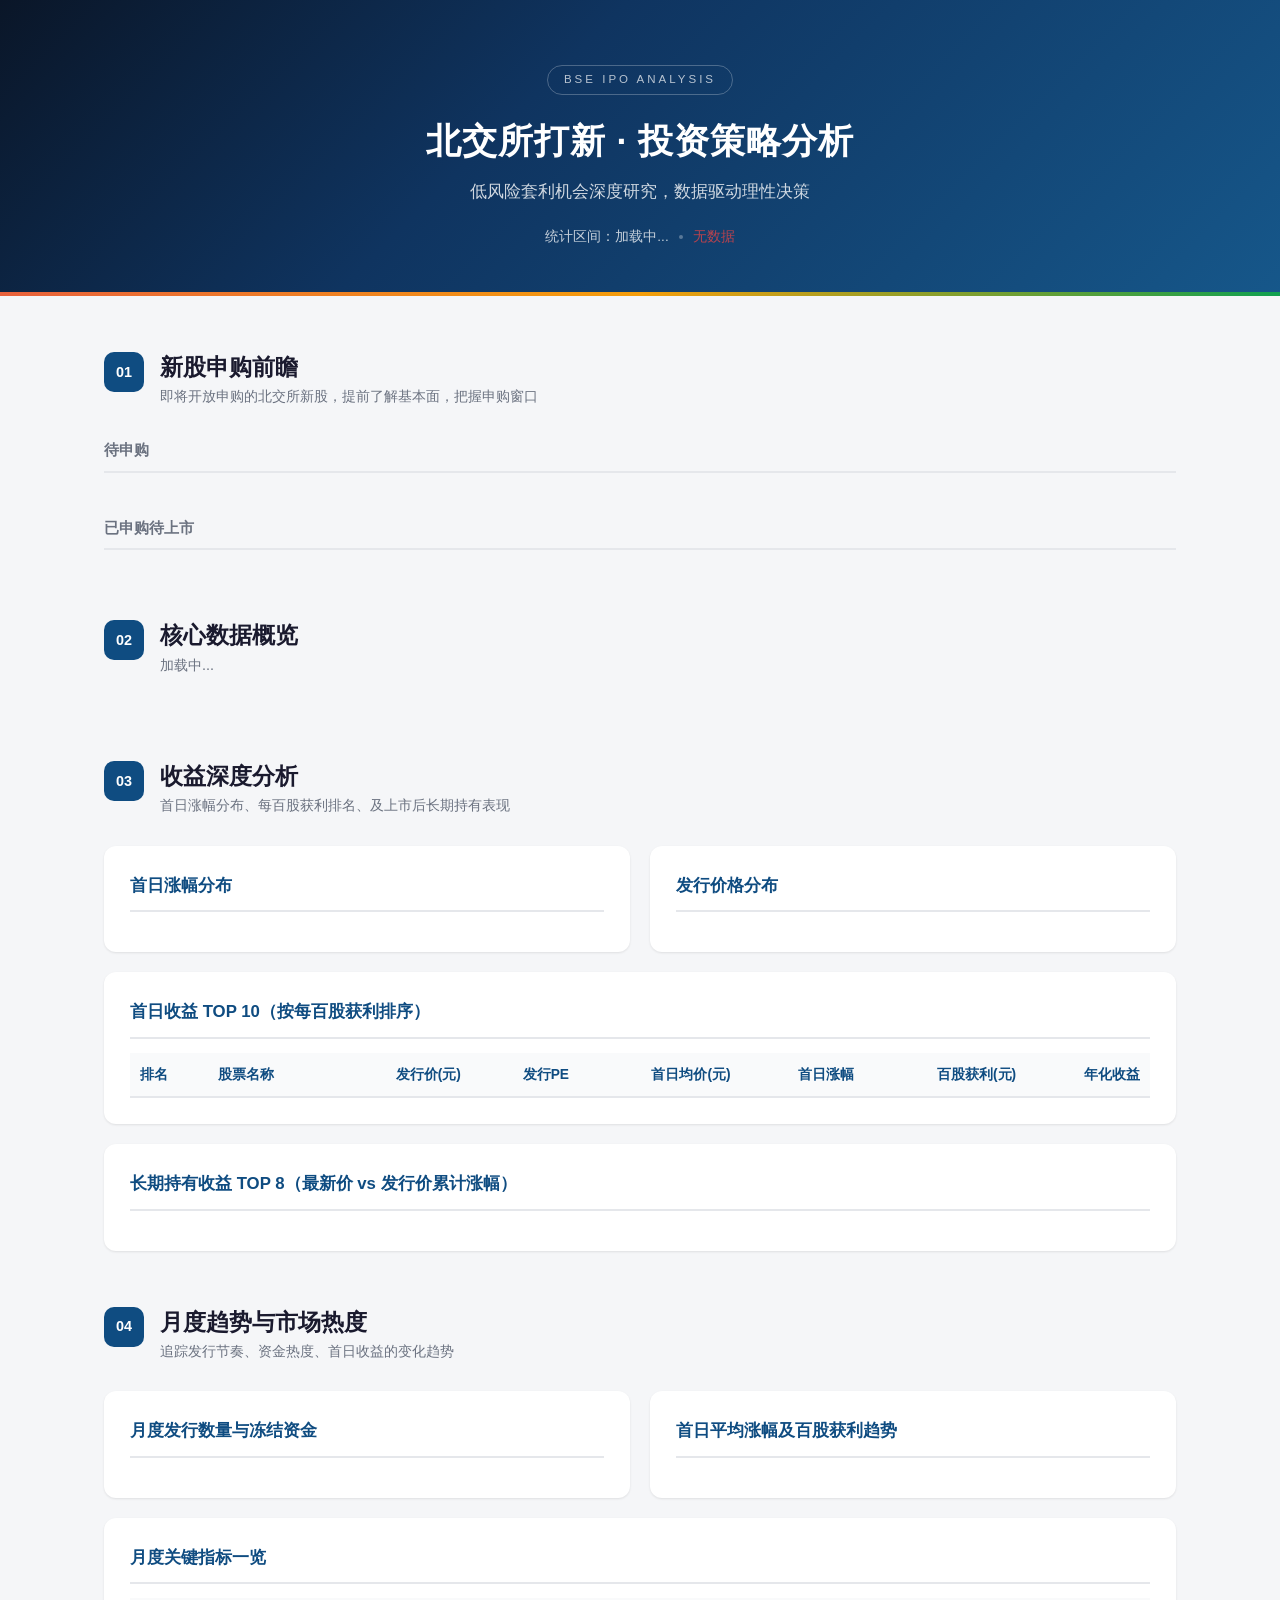
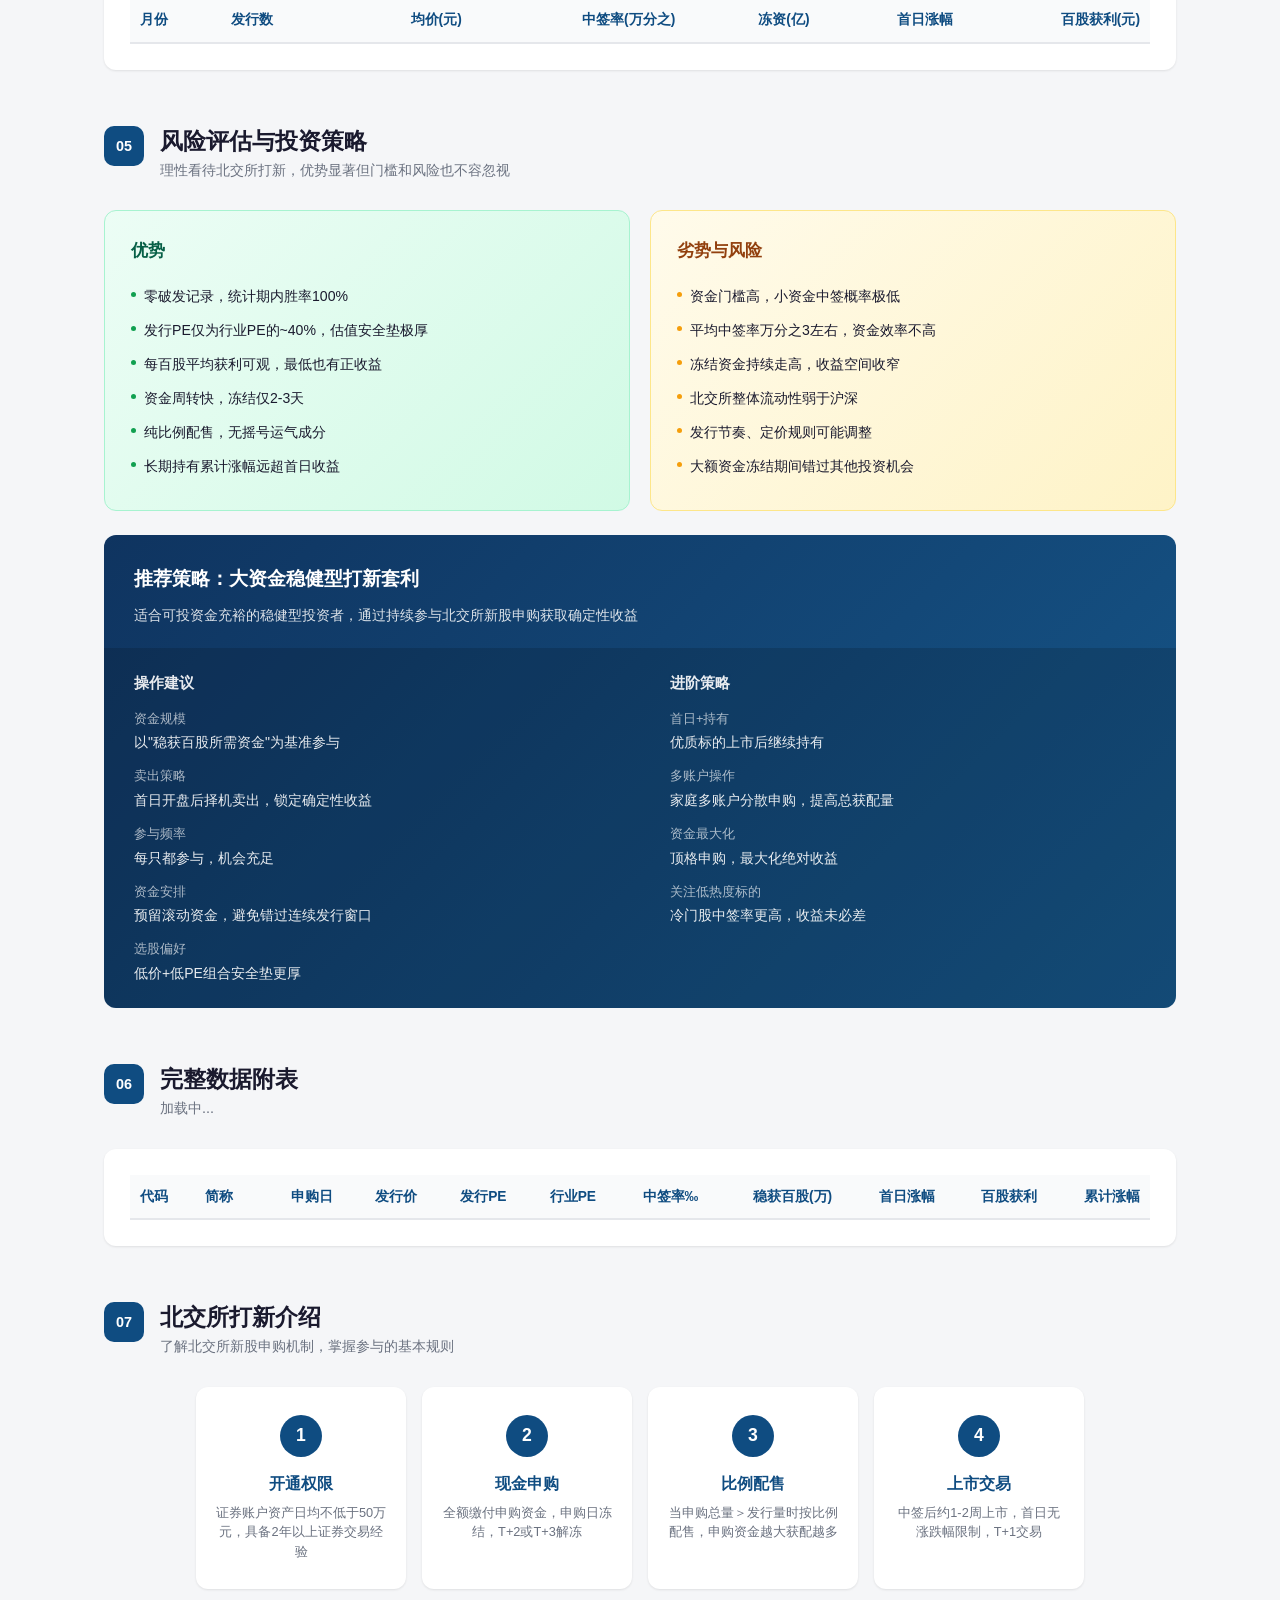
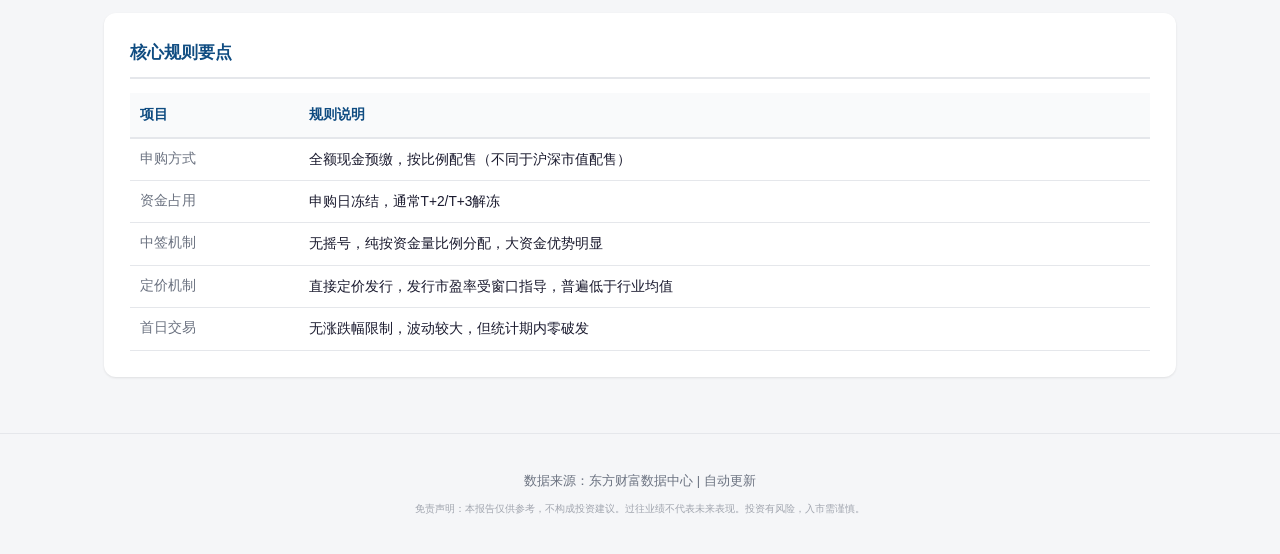
==== commit f5816347: "优化版：待申购/已申购待上市 分两排展示 - 第一排：待申购新股（无申购数据） - 第二排：已申购待上市（含中签率、冻结资金等申购指标）" ====
--- a/optimized.html
+++ b/optimized.html
@@ -36,7 +36,14 @@
       <p class="section-sub">即将开放申购的北交所新股，提前了解基本面，把握申购窗口</p>
     </div>
   </div>
-  <div class="upcoming-grid" id="upcoming-grid"></div>
+  <div class="upcoming-subsection" id="upcoming-pending-section">
+    <h3 class="upcoming-label">待申购 <span class="upcoming-label-count" id="pending-count"></span></h3>
+    <div class="upcoming-grid" id="upcoming-pending"></div>
+  </div>
+  <div class="upcoming-subsection" id="upcoming-subscribed-section">
+    <h3 class="upcoming-label">已申购待上市 <span class="upcoming-label-count" id="subscribed-count"></span></h3>
+    <div class="upcoming-grid" id="upcoming-subscribed"></div>
+  </div>
   <div class="upcoming-empty" id="upcoming-empty" style="display:none">暂无即将申购的新股数据</div>
 </section>
 
--- a/css/optimized.css
+++ b/css/optimized.css
@@ -116,6 +116,29 @@
 }
 
 /* ===== Upcoming IPO Cards ===== */
+.upcoming-subsection {
+  margin-bottom: 28px;
+}
+.upcoming-subsection:last-child {
+  margin-bottom: 0;
+}
+.upcoming-label {
+  font-size: .95em;
+  font-weight: 600;
+  color: var(--c-muted);
+  margin-bottom: 14px;
+  padding-bottom: 8px;
+  border-bottom: 2px solid var(--c-border);
+  display: flex;
+  align-items: center;
+  gap: 8px;
+}
+.upcoming-label-count {
+  font-size: .82em;
+  font-weight: 400;
+  color: var(--c-muted);
+  opacity: .7;
+}
 .upcoming-grid {
   display: grid;
   grid-template-columns: repeat(auto-fill, minmax(300px, 1fr));
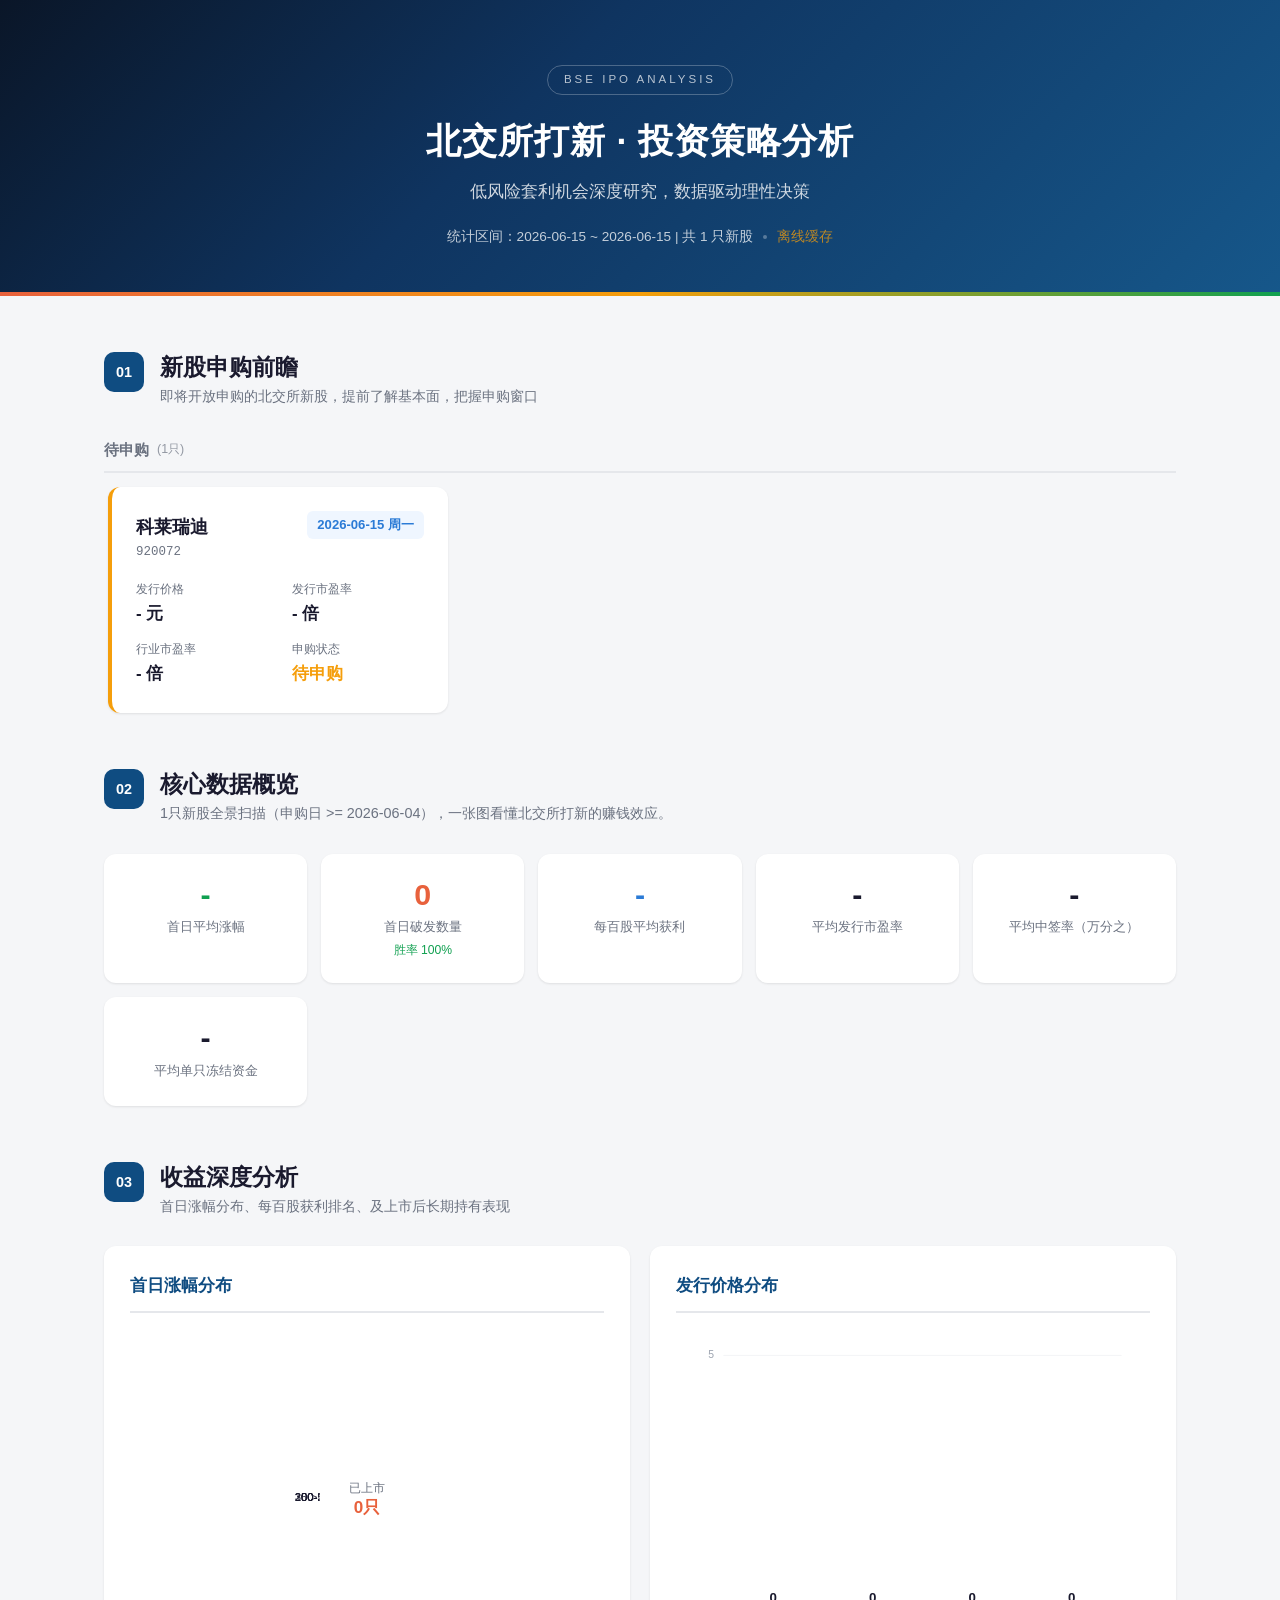
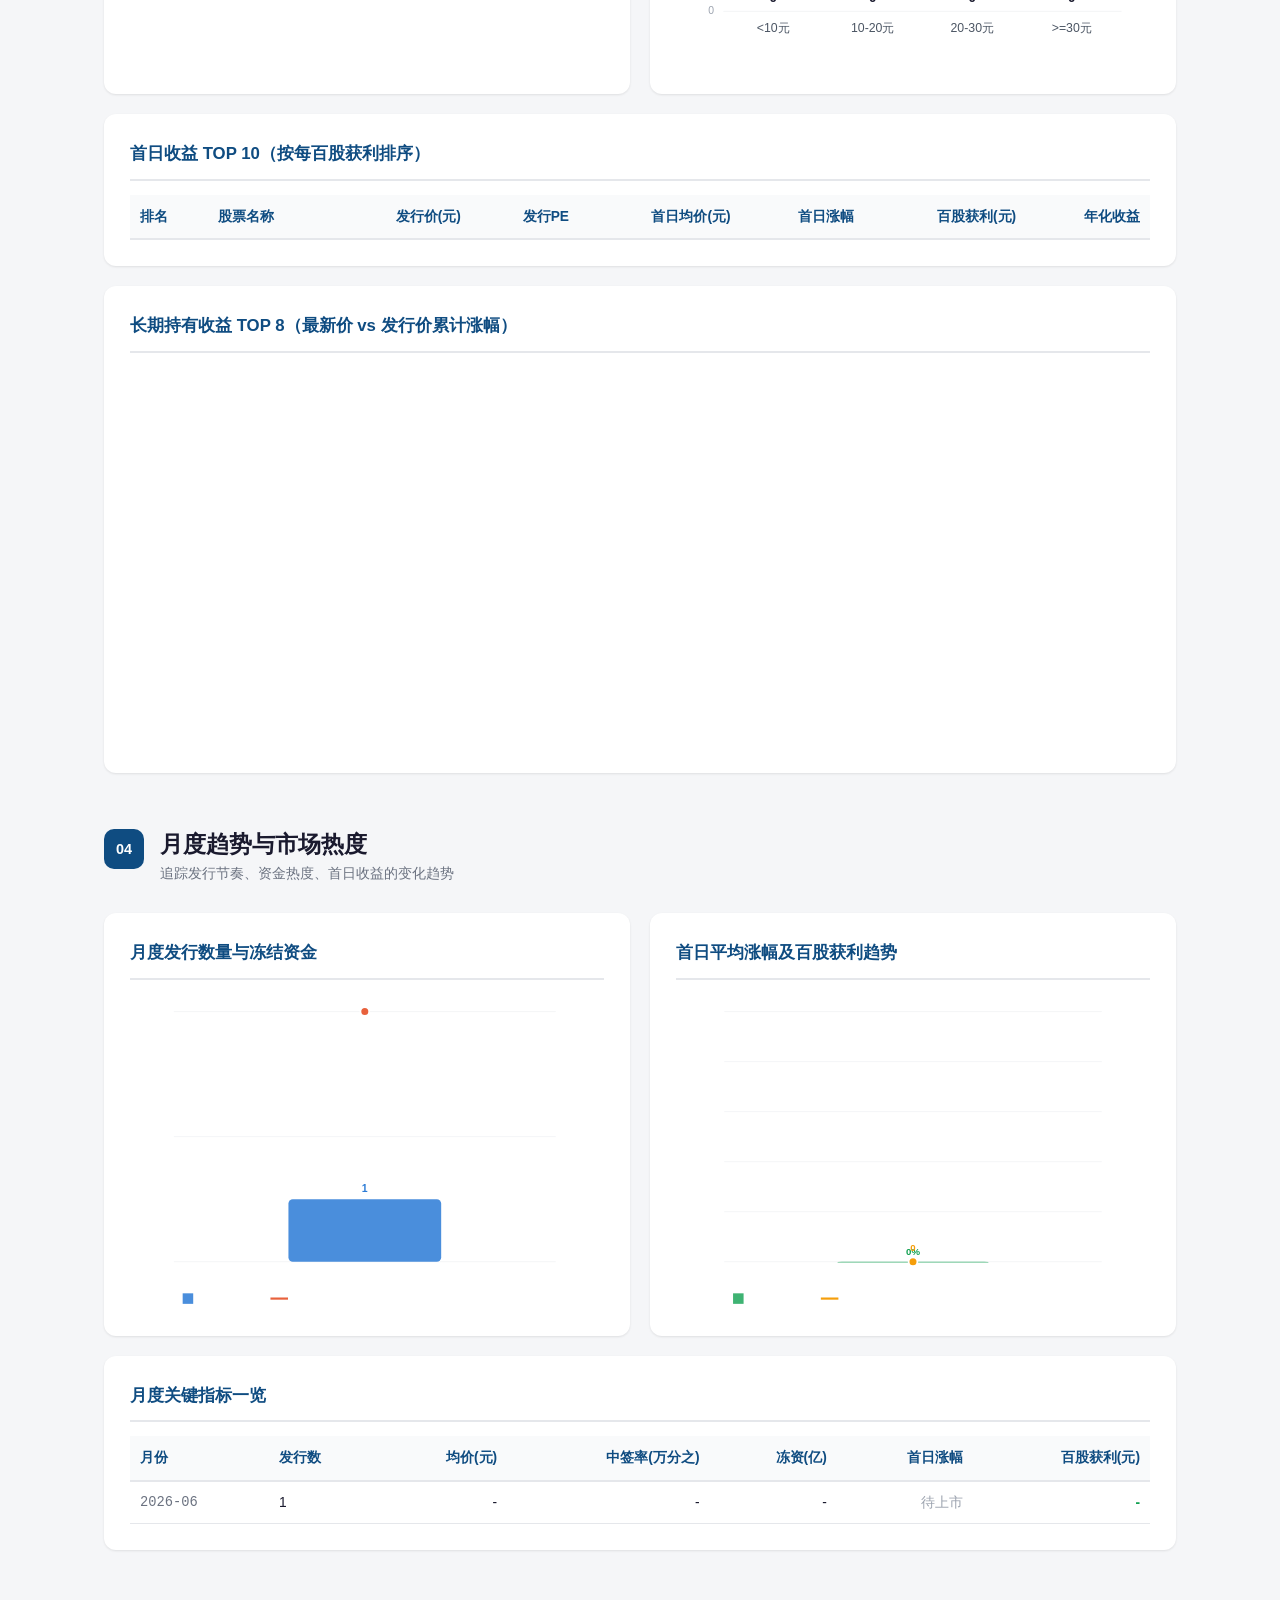
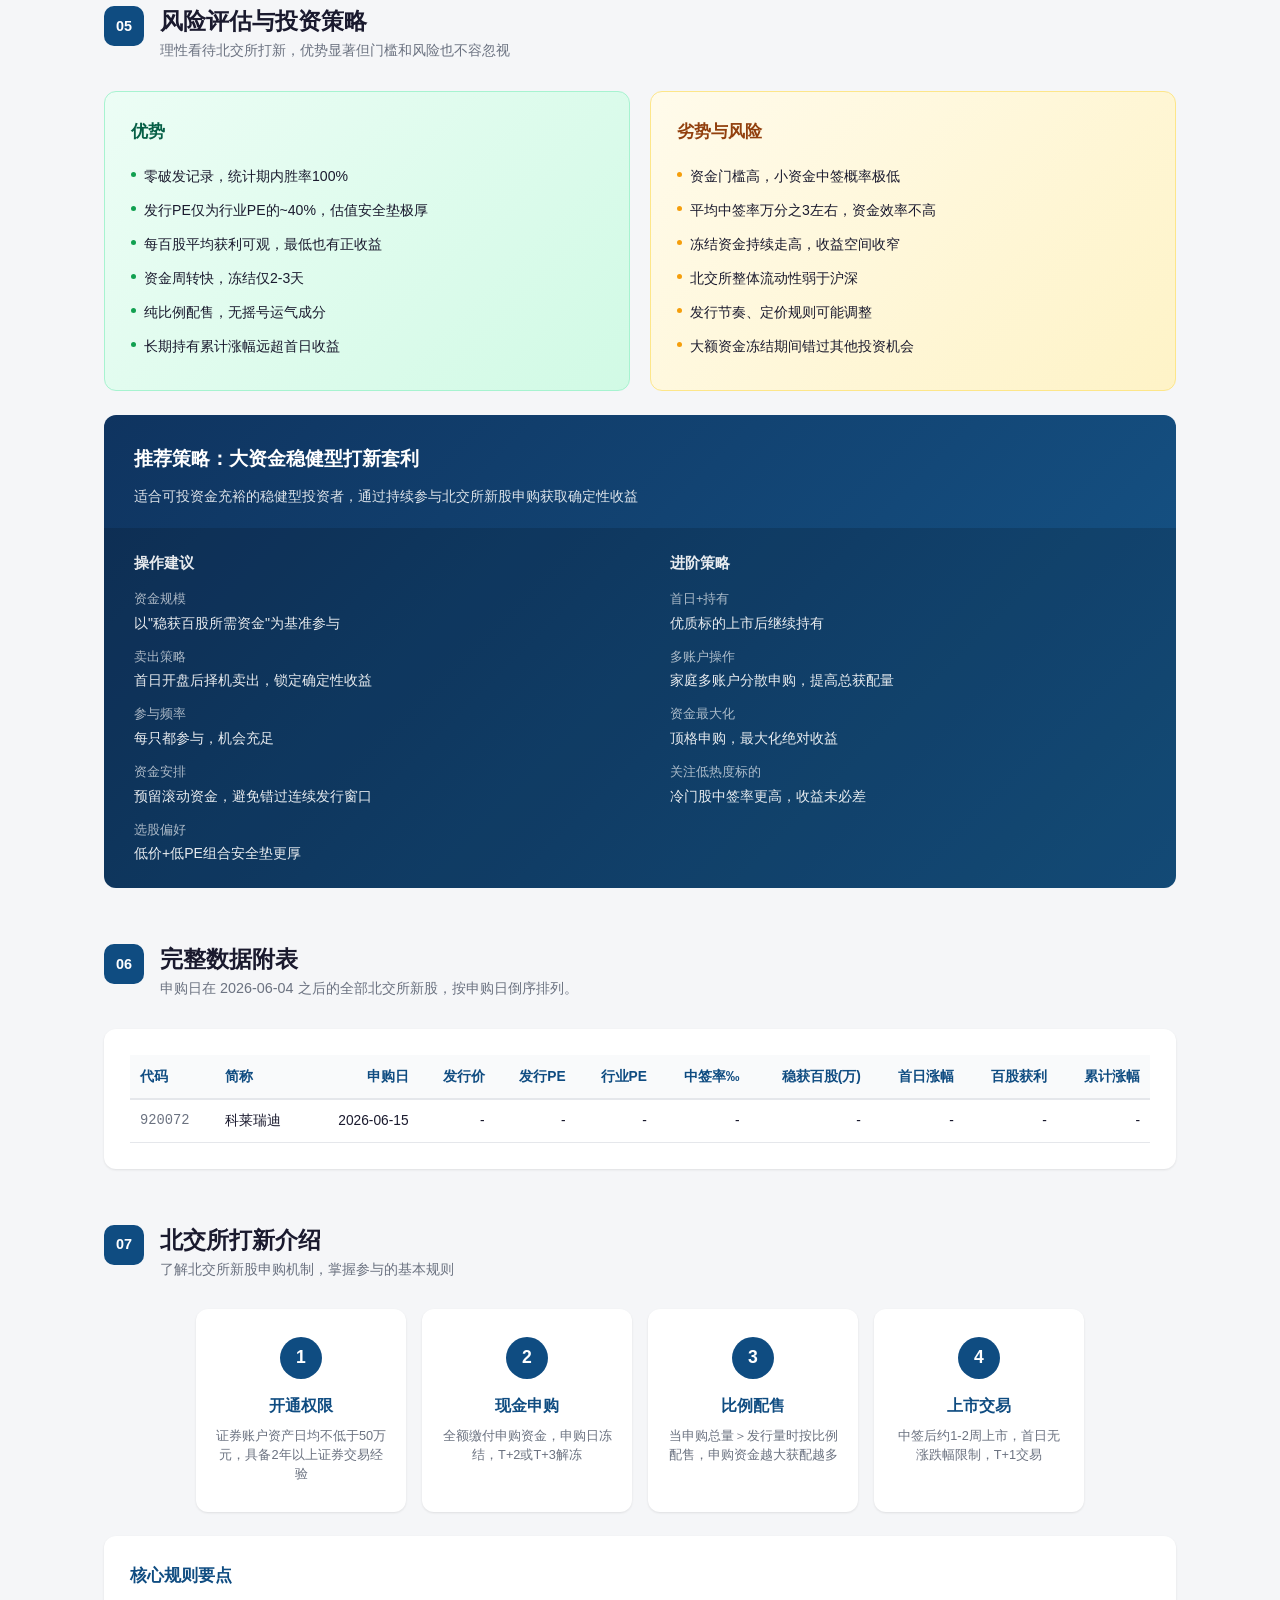
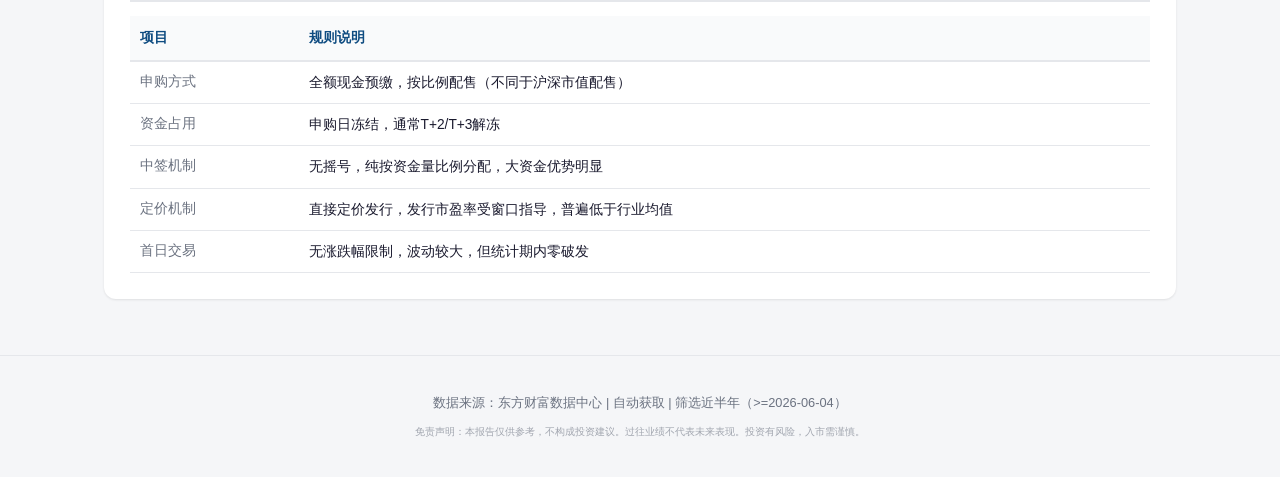
==== commit 37735e3c: "fix: 修复CI数据更新管线 + 刷新嵌入数据至2026-06-15 - 移除Python脚本内置git commit/push逻辑（与git-auto-commit-action冲突） - 嵌入数" ====
--- a/optimized.html
+++ b/optimized.html
@@ -222,15 +222,15 @@
 
 <!-- ===== Embedded Data (offline fallback) ===== -->
 <script>
-const API_START_DATE = "2025-11-23";
+const API_START_DATE = "2025-12-07";
 const EMBEDDED_DATA = [
   {
-    "code": "920206",
-    "name": "彩客科技",
-    "apply_date": "2026-05-27",
-    "price": 30.28,
-    "pe": 14.98,
-    "ind_pe": 32.47,
+    "code": "920072",
+    "name": "科莱瑞迪",
+    "apply_date": "2026-06-15",
+    "price": null,
+    "pe": null,
+    "ind_pe": null,
     "win_rate": null,
     "funds_needed": null,
     "gain_pct": null,
@@ -243,22 +243,76 @@
     "listing_serial": null
   },
   {
-    "code": "920211",
-    "name": "新睿电子",
-    "apply_date": "2026-05-25",
-    "price": 25.19,
-    "pe": 14.99,
-    "ind_pe": 57.91,
-    "win_rate": null,
-    "funds_needed": null,
+    "code": "920126",
+    "name": "永大股份",
+    "apply_date": "2026-06-03",
+    "price": 7.79,
+    "pe": 14.98,
+    "ind_pe": 47.09,
+    "win_rate": 0.0002839115,
+    "funds_needed": 274.39,
     "gain_pct": null,
     "profit": null,
     "cum_gain": null,
     "avg_price": null,
     "annual_return": null,
-    "fund_yi": null,
-    "people_wan": null,
+    "fund_yi": 11487.79,
+    "people_wan": 61.58,
     "listing_serial": null
+  },
+  {
+    "code": "920083",
+    "name": "金戈新材",
+    "apply_date": "2026-06-01",
+    "price": 9.65,
+    "pe": 14.93,
+    "ind_pe": 41.01,
+    "win_rate": 0.0002033329,
+    "funds_needed": 474.6,
+    "gain_pct": null,
+    "profit": null,
+    "cum_gain": null,
+    "avg_price": null,
+    "annual_return": null,
+    "fund_yi": 9534.25,
+    "people_wan": 57.76,
+    "listing_serial": 46184.0
+  },
+  {
+    "code": "920206",
+    "name": "彩客科技",
+    "apply_date": "2026-05-27",
+    "price": 30.28,
+    "pe": 14.98,
+    "ind_pe": 32.47,
+    "win_rate": 0.00024323379999999998,
+    "funds_needed": 1244.9,
+    "gain_pct": 1.9735601056803198,
+    "profit": 5976.0,
+    "cum_gain": 2.1044,
+    "avg_price": 90.0394,
+    "annual_return": 5.8404,
+    "fund_yi": 8934.99,
+    "people_wan": 53.14,
+    "listing_serial": 46181.0
+  },
+  {
+    "code": "920211",
+    "name": "新睿电子",
+    "apply_date": "2026-05-25",
+    "price": 25.19,
+    "pe": 14.99,
+    "ind_pe": 57.91,
+    "win_rate": 0.00018700660000000002,
+    "funds_needed": 1347.02,
+    "gain_pct": 9.06082175466455,
+    "profit": 22824.0,
+    "cum_gain": 5.9472,
+    "avg_price": 253.4321,
+    "annual_return": 20.6155,
+    "fund_yi": 7758.79,
+    "people_wan": 59.77,
+    "listing_serial": 46178.0
   },
   {
     "code": "920218",
@@ -269,14 +323,14 @@
     "ind_pe": 30.67,
     "win_rate": 0.0002578989,
     "funds_needed": 472.67,
-    "gain_pct": null,
-    "profit": null,
-    "cum_gain": null,
-    "avg_price": null,
-    "annual_return": null,
+    "gain_pct": 2.62527481542248,
+    "profit": 3200.0,
+    "cum_gain": 1.2158,
+    "avg_price": 44.1921,
+    "annual_return": 8.2374,
     "fund_yi": 9961.92,
     "people_wan": 57.79,
-    "listing_serial": null
+    "listing_serial": 46171.0
   },
   {
     "code": "920161",
@@ -287,11 +341,11 @@
     "ind_pe": 70.47,
     "win_rate": 0.0002740647,
     "funds_needed": 336.06,
-    "gain_pct": null,
-    "profit": null,
-    "cum_gain": null,
-    "avg_price": null,
-    "annual_return": null,
+    "gain_pct": 4.4957763300760005,
+    "profit": 4141.0,
+    "cum_gain": 4.2117,
+    "avg_price": 50.6161,
+    "annual_return": 14.9906,
     "fund_yi": 10282.74,
     "people_wan": 52.4,
     "listing_serial": 46169.0
@@ -305,9 +359,9 @@
     "ind_pe": 29.17,
     "win_rate": 0.0003565682,
     "funds_needed": 793.4,
-    "gain_pct": 5.186,
+    "gain_pct": 5.18601272534464,
     "profit": 14671.0,
-    "cum_gain": 2.0293,
+    "cum_gain": 1.4719,
     "avg_price": 175.0023,
     "annual_return": 22.4981,
     "fund_yi": 9455.01,
@@ -323,9 +377,9 @@
     "ind_pe": 43.79,
     "win_rate": 0.0002679695,
     "funds_needed": 538.5,
-    "gain_pct": 4.5063,
+    "gain_pct": 4.50634095634096,
     "profit": 6503.0,
-    "cum_gain": 3.4491,
+    "cum_gain": 3.6389,
     "avg_price": 79.4565,
     "annual_return": 14.6918,
     "fund_yi": 8723.6,
@@ -341,9 +395,9 @@
     "ind_pe": 41.25,
     "win_rate": 0.00037800050000000003,
     "funds_needed": 779.63,
-    "gain_pct": 4.9885,
+    "gain_pct": 4.98853070919579,
     "profit": 14701.0,
-    "cum_gain": 5.5826,
+    "cum_gain": 3.6318,
     "avg_price": 176.482,
     "annual_return": 22.9422,
     "fund_yi": 9645.22,
@@ -359,9 +413,9 @@
     "ind_pe": 45.08,
     "win_rate": 0.0004118349,
     "funds_needed": 499.72,
-    "gain_pct": 1.6091,
+    "gain_pct": 1.6091156462585,
     "profit": 3312.0,
-    "cum_gain": 1.5802,
+    "cum_gain": 1.4052,
     "avg_price": 53.6956,
     "annual_return": 8.0626,
     "fund_yi": 10303.62,
@@ -377,9 +431,9 @@
     "ind_pe": null,
     "win_rate": 0.000383805,
     "funds_needed": 422.35,
-    "gain_pct": 2.9954,
+    "gain_pct": 2.99536088834053,
     "profit": 4855.0,
-    "cum_gain": 4.7761,
+    "cum_gain": 4.6767,
     "avg_price": 64.7648,
     "annual_return": 13.9872,
     "fund_yi": 9882.99,
@@ -395,9 +449,9 @@
     "ind_pe": 40.8,
     "win_rate": 0.0004396134,
     "funds_needed": 476.11,
-    "gain_pct": 0.9286,
+    "gain_pct": 0.92856665074056,
     "profit": 1943.0,
-    "cum_gain": 1.8356,
+    "cum_gain": 1.9479,
     "avg_price": 40.3649,
     "annual_return": 4.9665,
     "fund_yi": 10335.18,
@@ -413,9 +467,9 @@
     "ind_pe": 40.88,
     "win_rate": 0.0002453994,
     "funds_needed": 675.23,
-    "gain_pct": 1.9789,
+    "gain_pct": 1.97893783946892,
     "profit": 3279.0,
-    "cum_gain": 10.2251,
+    "cum_gain": 9.9837,
     "avg_price": 49.361,
     "annual_return": 5.9085,
     "fund_yi": 8203.99,
@@ -431,9 +485,9 @@
     "ind_pe": 39.14,
     "win_rate": 0.000346584,
     "funds_needed": 222.46,
-    "gain_pct": 0.9699,
+    "gain_pct": 0.96992217898833,
     "profit": 748.0,
-    "cum_gain": 0.4812,
+    "cum_gain": 0.4656,
     "avg_price": 15.1881,
     "annual_return": 2.4539,
     "fund_yi": 8879.37,
@@ -449,9 +503,9 @@
     "ind_pe": 41.56,
     "win_rate": 0.000316421,
     "funds_needed": 688.96,
-    "gain_pct": 0.7604,
+    "gain_pct": 0.76042201834862,
     "profit": 1658.0,
-    "cum_gain": 0.5303,
+    "cum_gain": null,
     "avg_price": 38.3772,
     "annual_return": 2.9274,
     "fund_yi": 8110.39,
@@ -467,9 +521,9 @@
     "ind_pe": 63.36,
     "win_rate": 0.0002689035,
     "funds_needed": 728.15,
-    "gain_pct": 1.368,
+    "gain_pct": 1.36797752808989,
     "profit": 2678.0,
-    "cum_gain": 2.4566,
+    "cum_gain": 2.6517,
     "avg_price": 46.365,
     "annual_return": 4.4755,
     "fund_yi": 8079.76,
@@ -485,9 +539,9 @@
     "ind_pe": 29.27,
     "win_rate": 0.0004184558,
     "funds_needed": 669.13,
-    "gain_pct": 1.25,
+    "gain_pct": 1.24998571428571,
     "profit": 3500.0,
-    "cum_gain": 2.8011,
+    "cum_gain": 2.4646,
     "avg_price": 62.9996,
     "annual_return": 6.3639,
     "fund_yi": 6503.91,
@@ -503,9 +557,9 @@
     "ind_pe": 29.28,
     "win_rate": 0.0003215365,
     "funds_needed": 482.07,
-    "gain_pct": 0.9136,
+    "gain_pct": 0.91363225806452,
     "profit": 1416.0,
-    "cum_gain": 0.7013,
+    "cum_gain": 0.6774,
     "avg_price": 29.6613,
     "annual_return": 3.5741,
     "fund_yi": 8966.32,
@@ -521,9 +575,9 @@
     "ind_pe": 29.78,
     "win_rate": 0.000434284,
     "funds_needed": 568.76,
-    "gain_pct": 0.5415,
+    "gain_pct": 0.54152631578947,
     "profit": 1338.0,
-    "cum_gain": 0.2834,
+    "cum_gain": 0.285,
     "avg_price": 38.0757,
     "annual_return": 2.8613,
     "fund_yi": 8701.91,
@@ -539,9 +593,9 @@
     "ind_pe": 43.57,
     "win_rate": 0.0002529104,
     "funds_needed": 726.74,
-    "gain_pct": 1.3037,
+    "gain_pct": 1.30368335146899,
     "profit": 2396.0,
-    "cum_gain": 1.0082,
+    "cum_gain": null,
     "avg_price": 42.3417,
     "annual_return": 4.0115,
     "fund_yi": 6921.85,
@@ -557,9 +611,9 @@
     "ind_pe": 28.52,
     "win_rate": 0.0003127999,
     "funds_needed": 448.85,
-    "gain_pct": 1.4174,
+    "gain_pct": 1.41740740740741,
     "profit": 1990.0,
-    "cum_gain": 0.8625,
+    "cum_gain": 0.9017,
     "avg_price": 33.9404,
     "annual_return": 5.3943,
     "fund_yi": 8884.47,
@@ -575,9 +629,9 @@
     "ind_pe": 28.56,
     "win_rate": 0.0003743867,
     "funds_needed": 251.08,
-    "gain_pct": 1.2571,
+    "gain_pct": 1.25712765957447,
     "profit": 1182.0,
-    "cum_gain": 1.0117,
+    "cum_gain": 1.0213,
     "avg_price": 21.217,
     "annual_return": 5.7262,
     "fund_yi": 9285.09,
@@ -593,9 +647,9 @@
     "ind_pe": 34.76,
     "win_rate": 0.00020930150000000002,
     "funds_needed": 333.5,
-    "gain_pct": 4.1157,
+    "gain_pct": 4.11565902578796,
     "profit": 2873.0,
-    "cum_gain": 3.6132,
+    "cum_gain": 3.7593,
     "avg_price": 35.7073,
     "annual_return": 10.4802,
     "fund_yi": 6903.25,
@@ -611,9 +665,9 @@
     "ind_pe": 65.47,
     "win_rate": 0.0003185318,
     "funds_needed": 675.6,
-    "gain_pct": 1.0273,
+    "gain_pct": 1.02725371747212,
     "profit": 2211.0,
-    "cum_gain": 0.9182,
+    "cum_gain": 1.2328,
     "avg_price": 43.6265,
     "annual_return": 2.3887,
     "fund_yi": 8272.68,
@@ -629,9 +683,9 @@
     "ind_pe": 65.52,
     "win_rate": 0.0002589197,
     "funds_needed": 761.24,
-    "gain_pct": 1.7747,
+    "gain_pct": 1.77467275494673,
     "profit": 3498.0,
-    "cum_gain": 0.9625,
+    "cum_gain": 0.9477,
     "avg_price": 54.6888,
     "annual_return": 5.5906,
     "fund_yi": 7212.23,
@@ -647,9 +701,9 @@
     "ind_pe": 30.47,
     "win_rate": 0.0004955969,
     "funds_needed": 597.67,
-    "gain_pct": 0.5222,
+    "gain_pct": 0.5222383524645501,
     "profit": 1547.0,
-    "cum_gain": 0.1371,
+    "cum_gain": -0.262,
     "avg_price": 45.0887,
     "annual_return": 3.1489,
     "fund_yi": 8391.19,
@@ -665,9 +719,9 @@
     "ind_pe": 30.5,
     "win_rate": 0.0003078894,
     "funds_needed": 525.19,
-    "gain_pct": 0.8212,
+    "gain_pct": 0.8211626468769301,
     "profit": 1328.0,
-    "cum_gain": 0.2121,
+    "cum_gain": null,
     "avg_price": 29.4482,
     "annual_return": 3.0761,
     "fund_yi": 8883.07,
@@ -683,9 +737,9 @@
     "ind_pe": 42.95,
     "win_rate": 0.00018735209999999998,
     "funds_needed": 674.67,
-    "gain_pct": 1.4231,
+    "gain_pct": 1.42309335443038,
     "profit": 1799.0,
-    "cum_gain": 0.8394,
+    "cum_gain": 0.8718,
     "avg_price": 30.6279,
     "annual_return": 3.2438,
     "fund_yi": 6857.78,
@@ -701,9 +755,9 @@
     "ind_pe": 42.57,
     "win_rate": 0.0002433561,
     "funds_needed": 315.18,
-    "gain_pct": 2.0296,
+    "gain_pct": 2.0296088657105598,
     "profit": 1557.0,
-    "cum_gain": 0.8005,
+    "cum_gain": 0.8123,
     "avg_price": 23.2371,
     "annual_return": 6.0093,
     "fund_yi": 8376.65,
@@ -719,9 +773,9 @@
     "ind_pe": 47.63,
     "win_rate": 0.0005695494000000001,
     "funds_needed": 735.32,
-    "gain_pct": 1.8693,
+    "gain_pct": 1.86934336198663,
     "profit": 7829.0,
-    "cum_gain": 0.3921,
+    "cum_gain": null,
     "avg_price": 120.1681,
     "annual_return": 12.9536,
     "fund_yi": 10588.58,
@@ -737,9 +791,9 @@
     "ind_pe": 30.39,
     "win_rate": 0.0003871636,
     "funds_needed": 645.73,
-    "gain_pct": 1.0563,
+    "gain_pct": 1.056344,
     "profit": 2641.0,
-    "cum_gain": 0.392,
+    "cum_gain": 0.3228,
     "avg_price": 51.4086,
     "annual_return": 4.9758,
     "fund_yi": 9298.39,
@@ -755,9 +809,9 @@
     "ind_pe": 33.44,
     "win_rate": 0.0002110267,
     "funds_needed": 509.89,
-    "gain_pct": 1.78,
+    "gain_pct": 1.77995353159851,
     "profit": 1915.0,
-    "cum_gain": 0.8968,
+    "cum_gain": 0.3485,
     "avg_price": 29.9123,
     "annual_return": 4.57,
     "fund_yi": 8280.77,
@@ -773,9 +827,9 @@
     "ind_pe": 29.79,
     "win_rate": 0.00027686329999999996,
     "funds_needed": 577.19,
-    "gain_pct": 2.044,
+    "gain_pct": 2.04399249061327,
     "profit": 3266.0,
-    "cum_gain": 0.8811,
+    "cum_gain": 0.8148,
     "avg_price": 48.643,
     "annual_return": 6.8851,
     "fund_yi": 8789.21,
@@ -791,9 +845,9 @@
     "ind_pe": 28.68,
     "win_rate": 0.0002565359,
     "funds_needed": 454.52,
-    "gain_pct": 3.6792,
+    "gain_pct": 3.67916809605489,
     "profit": 4290.0,
-    "cum_gain": 1.5403,
+    "cum_gain": 1.3928,
     "avg_price": 54.5591,
     "annual_return": 11.4833,
     "fund_yi": 8557.65,
@@ -809,9 +863,9 @@
     "ind_pe": 58.05,
     "win_rate": 0.000344406,
     "funds_needed": 917.24,
-    "gain_pct": 9.6654,
+    "gain_pct": 9.66535929091485,
     "profit": 30533.0,
-    "cum_gain": 17.5249,
+    "cum_gain": 15.2466,
     "avg_price": 336.9187,
     "annual_return": 40.5001,
     "fund_yi": 8461.46,
@@ -827,302 +881,14 @@
     "ind_pe": 48.66,
     "win_rate": 0.0003246505,
     "funds_needed": 653.32,
-    "gain_pct": 2.0992,
+    "gain_pct": 2.0991749174917502,
     "profit": 4452.0,
-    "cum_gain": 0.6153,
+    "cum_gain": null,
     "avg_price": 65.7335,
     "annual_return": 8.2915,
     "fund_yi": 7769.44,
     "people_wan": 52.96,
     "listing_serial": 46016.0
-  },
-  {
-    "code": "920035",
-    "name": "精创电气",
-    "apply_date": "2025-11-18",
-    "price": 12.1,
-    "pe": 13.47,
-    "ind_pe": 41.07,
-    "win_rate": 0.00021853210000000002,
-    "funds_needed": 553.7,
-    "gain_pct": 3.6467,
-    "profit": 4412.0,
-    "cum_gain": 1.2628,
-    "avg_price": 56.225,
-    "annual_return": 9.6958,
-    "fund_yi": 7205.78,
-    "people_wan": 57.2,
-    "listing_serial": 45993.0
-  },
-  {
-    "code": "920124",
-    "name": "南特科技",
-    "apply_date": "2025-11-11",
-    "price": 8.66,
-    "pe": 13.6,
-    "ind_pe": 44.33,
-    "win_rate": 0.00033403969999999997,
-    "funds_needed": 259.26,
-    "gain_pct": 2.0681,
-    "profit": 1791.0,
-    "cum_gain": 0.7806,
-    "avg_price": 26.5696,
-    "annual_return": 8.4047,
-    "fund_yi": 8675.82,
-    "people_wan": 63.7,
-    "listing_serial": 45988.0
-  },
-  {
-    "code": "920091",
-    "name": "大鹏工业",
-    "apply_date": "2025-11-05",
-    "price": 9.0,
-    "pe": 14.52,
-    "ind_pe": 38.54,
-    "win_rate": 0.00018693410000000002,
-    "funds_needed": 481.46,
-    "gain_pct": 3.8868,
-    "profit": 3498.0,
-    "cum_gain": 3.8611,
-    "avg_price": 43.9809,
-    "annual_return": 8.8398,
-    "fund_yi": 6499.62,
-    "people_wan": 59.4,
-    "listing_serial": 45982.0
-  },
-  {
-    "code": "920160",
-    "name": "北矿检测",
-    "apply_date": "2025-11-03",
-    "price": 6.7,
-    "pe": 14.99,
-    "ind_pe": 38.77,
-    "win_rate": 0.0002273565,
-    "funds_needed": 294.7,
-    "gain_pct": 3.3715,
-    "profit": 2259.0,
-    "cum_gain": 2.2179,
-    "avg_price": 29.2891,
-    "annual_return": 9.3259,
-    "fund_yi": 7511.1,
-    "people_wan": 59.15,
-    "listing_serial": 45979.0
-  },
-  {
-    "code": "920003",
-    "name": "中诚咨询",
-    "apply_date": "2025-10-28",
-    "price": 14.27,
-    "pe": 9.69,
-    "ind_pe": 40.16,
-    "win_rate": 0.0002666904,
-    "funds_needed": 535.08,
-    "gain_pct": 1.8174,
-    "profit": 2593.0,
-    "cum_gain": 1.0224,
-    "avg_price": 40.2044,
-    "annual_return": 5.897,
-    "fund_yi": 6741.97,
-    "people_wan": 48.21,
-    "listing_serial": 45968.0
-  },
-  {
-    "code": "920009",
-    "name": "丹娜生物",
-    "apply_date": "2025-10-22",
-    "price": 17.1,
-    "pe": 11.75,
-    "ind_pe": 31.59,
-    "win_rate": 0.0002008426,
-    "funds_needed": 851.42,
-    "gain_pct": 4.731,
-    "profit": 8090.0,
-    "cum_gain": 1.2766,
-    "avg_price": 97.9998,
-    "annual_return": 11.5605,
-    "fund_yi": 6130.17,
-    "people_wan": 55.32,
-    "listing_serial": 45964.0
-  },
-  {
-    "code": "920020",
-    "name": "泰凯英",
-    "apply_date": "2025-10-15",
-    "price": 7.5,
-    "pe": 11.02,
-    "ind_pe": 26.82,
-    "win_rate": 0.00038663200000000003,
-    "funds_needed": 193.99,
-    "gain_pct": 1.8026,
-    "profit": 1352.0,
-    "cum_gain": 0.9733,
-    "avg_price": 21.0192,
-    "annual_return": 8.479,
-    "fund_yi": 7725.37,
-    "people_wan": 49.72,
-    "listing_serial": 45958.0
-  },
-  {
-    "code": "920158",
-    "name": "长江能科",
-    "apply_date": "2025-09-24",
-    "price": 5.33,
-    "pe": 14.99,
-    "ind_pe": 36.78,
-    "win_rate": 0.00020868769999999998,
-    "funds_needed": 255.41,
-    "gain_pct": 2.8131,
-    "profit": 1499.0,
-    "cum_gain": 0.8893,
-    "avg_price": 20.3236,
-    "annual_return": 7.1423,
-    "fund_yi": 7279.06,
-    "people_wan": 64.26,
-    "listing_serial": 45946.0
-  },
-  {
-    "code": "920080",
-    "name": "奥美森",
-    "apply_date": "2025-09-22",
-    "price": 8.25,
-    "pe": 12.52,
-    "ind_pe": 36.54,
-    "win_rate": 0.0002225435,
-    "funds_needed": 370.72,
-    "gain_pct": 3.475,
-    "profit": 2867.0,
-    "cum_gain": 1.7855,
-    "avg_price": 36.9189,
-    "annual_return": 9.4089,
-    "fund_yi": 7043.57,
-    "people_wan": 59.88,
-    "listing_serial": 45940.0
-  },
-  {
-    "code": "920015",
-    "name": "锦华新材",
-    "apply_date": "2025-09-16",
-    "price": 18.15,
-    "pe": 11.52,
-    "ind_pe": 27.57,
-    "win_rate": 0.0006617286999999999,
-    "funds_needed": 274.29,
-    "gain_pct": 1.2034,
-    "profit": 2184.0,
-    "cum_gain": 1.3747,
-    "avg_price": 39.9912,
-    "annual_return": 9.6881,
-    "fund_yi": 8511.87,
-    "people_wan": 52.49,
-    "listing_serial": 45925.0
-  },
-  {
-    "code": "920022",
-    "name": "世昌股份",
-    "apply_date": "2025-09-09",
-    "price": 10.9,
-    "pe": 10.32,
-    "ind_pe": 28.77,
-    "win_rate": 0.000250271,
-    "funds_needed": 435.53,
-    "gain_pct": 3.0465,
-    "profit": 3321.0,
-    "cum_gain": 1.1514,
-    "avg_price": 44.1067,
-    "annual_return": 9.2764,
-    "fund_yi": 6495.9,
-    "people_wan": 59.0,
-    "listing_serial": 45919.0
-  },
-  {
-    "code": "920100",
-    "name": "三协电机",
-    "apply_date": "2025-08-26",
-    "price": 8.83,
-    "pe": 11.86,
-    "ind_pe": 21.85,
-    "win_rate": 0.00022414509999999998,
-    "funds_needed": 393.95,
-    "gain_pct": 7.3678,
-    "profit": 6506.0,
-    "cum_gain": 6.4983,
-    "avg_price": 73.8881,
-    "annual_return": 20.0924,
-    "fund_yi": 6736.4,
-    "people_wan": 66.79,
-    "listing_serial": 45908.0
-  },
-  {
-    "code": "920112",
-    "name": "巴兰仕",
-    "apply_date": "2025-08-19",
-    "price": 15.78,
-    "pe": 10.15,
-    "ind_pe": 32.75,
-    "win_rate": 0.0003872271,
-    "funds_needed": 407.52,
-    "gain_pct": 2.0394,
-    "profit": 3218.0,
-    "cum_gain": 0.839,
-    "avg_price": 47.962,
-    "annual_return": 9.6081,
-    "fund_yi": 7355.61,
-    "people_wan": 62.12,
-    "listing_serial": 45897.0
-  },
-  {
-    "code": "920056",
-    "name": "能之光",
-    "apply_date": "2025-08-13",
-    "price": 7.21,
-    "pe": 11.28,
-    "ind_pe": 23.01,
-    "win_rate": 0.00017932320000000002,
-    "funds_needed": 402.07,
-    "gain_pct": 3.6954,
-    "profit": 2664.0,
-    "cum_gain": 1.8655,
-    "avg_price": 33.8541,
-    "annual_return": 8.0625,
-    "fund_yi": 5645.43,
-    "people_wan": 70.48,
-    "listing_serial": 45891.0
-  },
-  {
-    "code": "920018",
-    "name": "宏远股份",
-    "apply_date": "2025-08-11",
-    "price": 9.17,
-    "pe": 12.34,
-    "ind_pe": 21.32,
-    "win_rate": 0.0003607895,
-    "funds_needed": 254.17,
-    "gain_pct": 3.4071,
-    "profit": 3124.0,
-    "cum_gain": 1.7568,
-    "avg_price": 40.4131,
-    "annual_return": 14.9555,
-    "fund_yi": 7408.33,
-    "people_wan": 67.81,
-    "listing_serial": 45889.0
-  },
-  {
-    "code": "920101",
-    "name": "志高机械",
-    "apply_date": "2025-08-05",
-    "price": 17.41,
-    "pe": 14.5,
-    "ind_pe": 31.38,
-    "win_rate": 0.0005,
-    "funds_needed": 348.2,
-    "gain_pct": 2.6398,
-    "profit": 4596.0,
-    "cum_gain": 0.7863,
-    "avg_price": 63.3689,
-    "annual_return": 16.0588,
-    "fund_yi": 7315.54,
-    "people_wan": 61.2,
-    "listing_serial": 45883.0
   }
 ]; // __EMBEDDED_DATA_END__
 </script>
--- a/css/optimized.css
+++ b/css/optimized.css
@@ -141,8 +141,9 @@
 }
 .upcoming-grid {
   display: grid;
-  grid-template-columns: repeat(auto-fill, minmax(300px, 1fr));
-  gap: 18px;
+  grid-template-columns: repeat(auto-fill, 340px);
+  gap: 22px;
+  justify-content: center;
 }
 .upcoming-card {
   background: var(--c-card);
